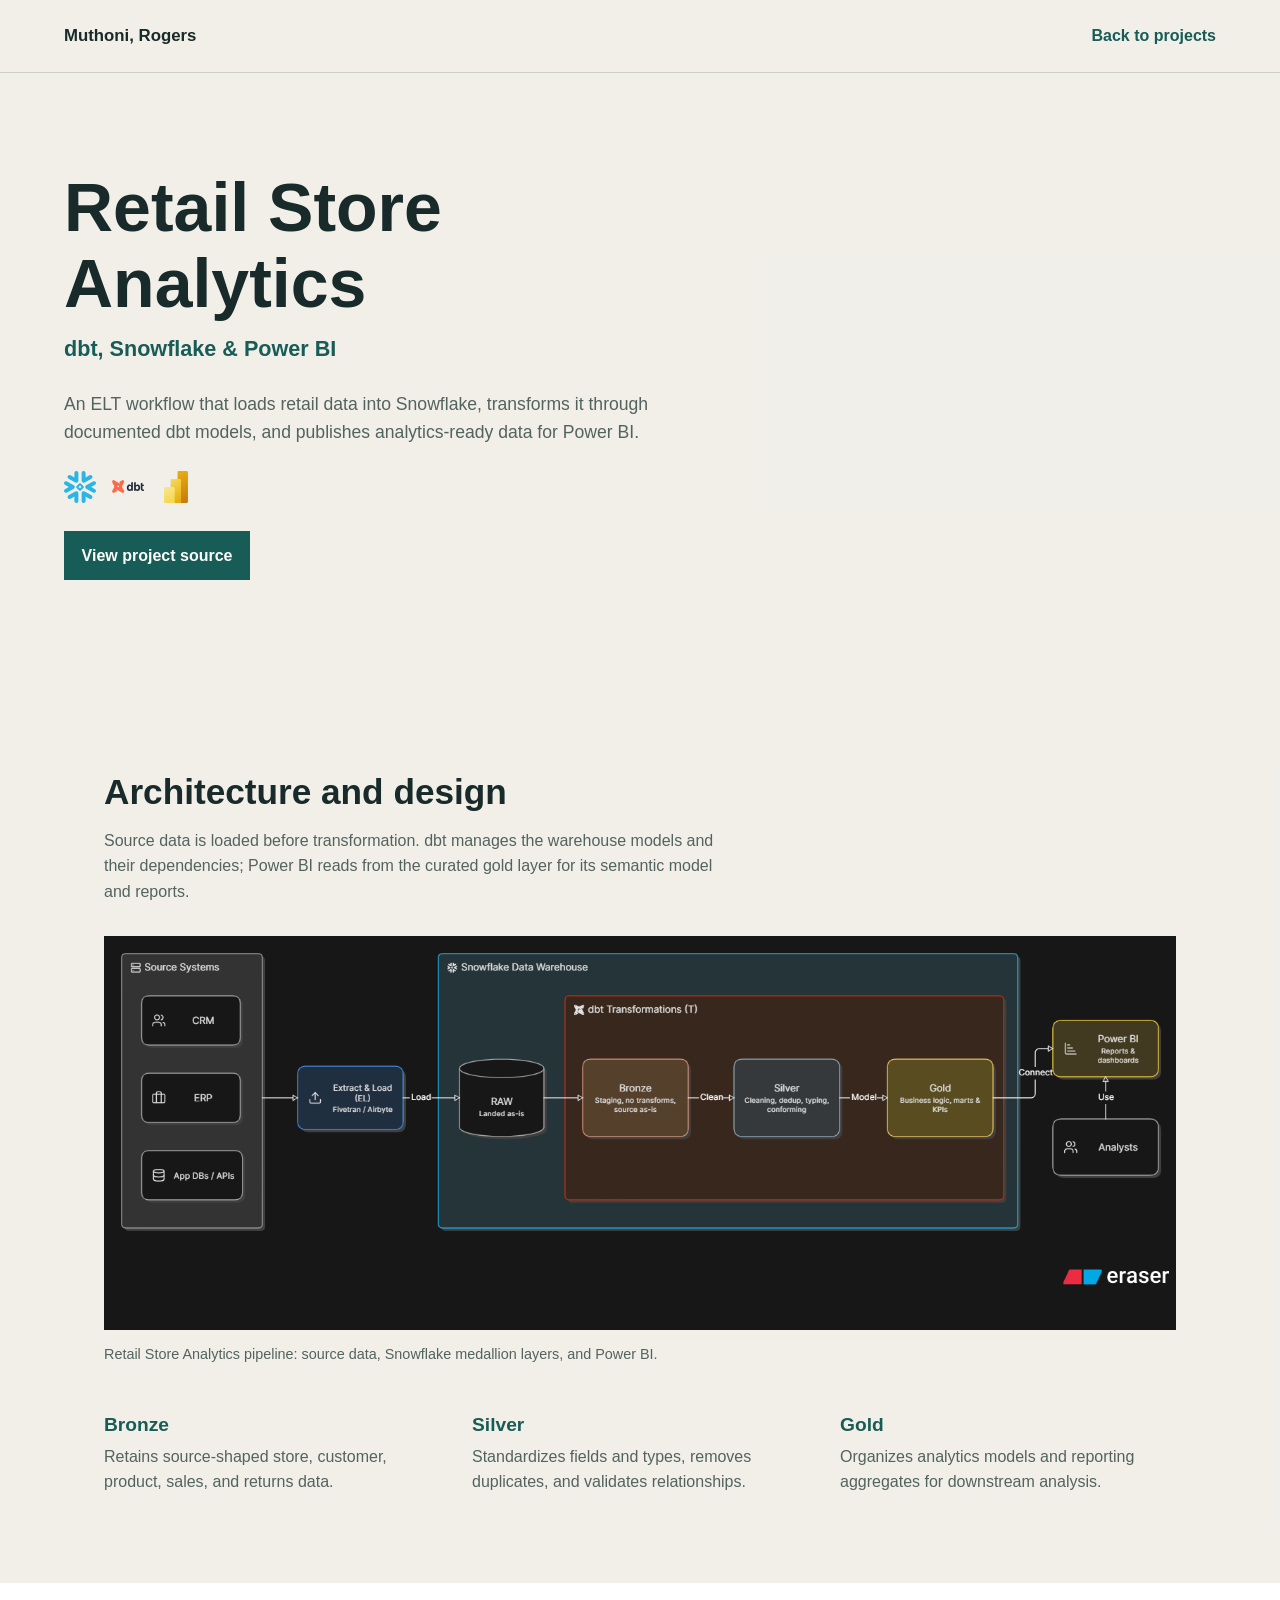
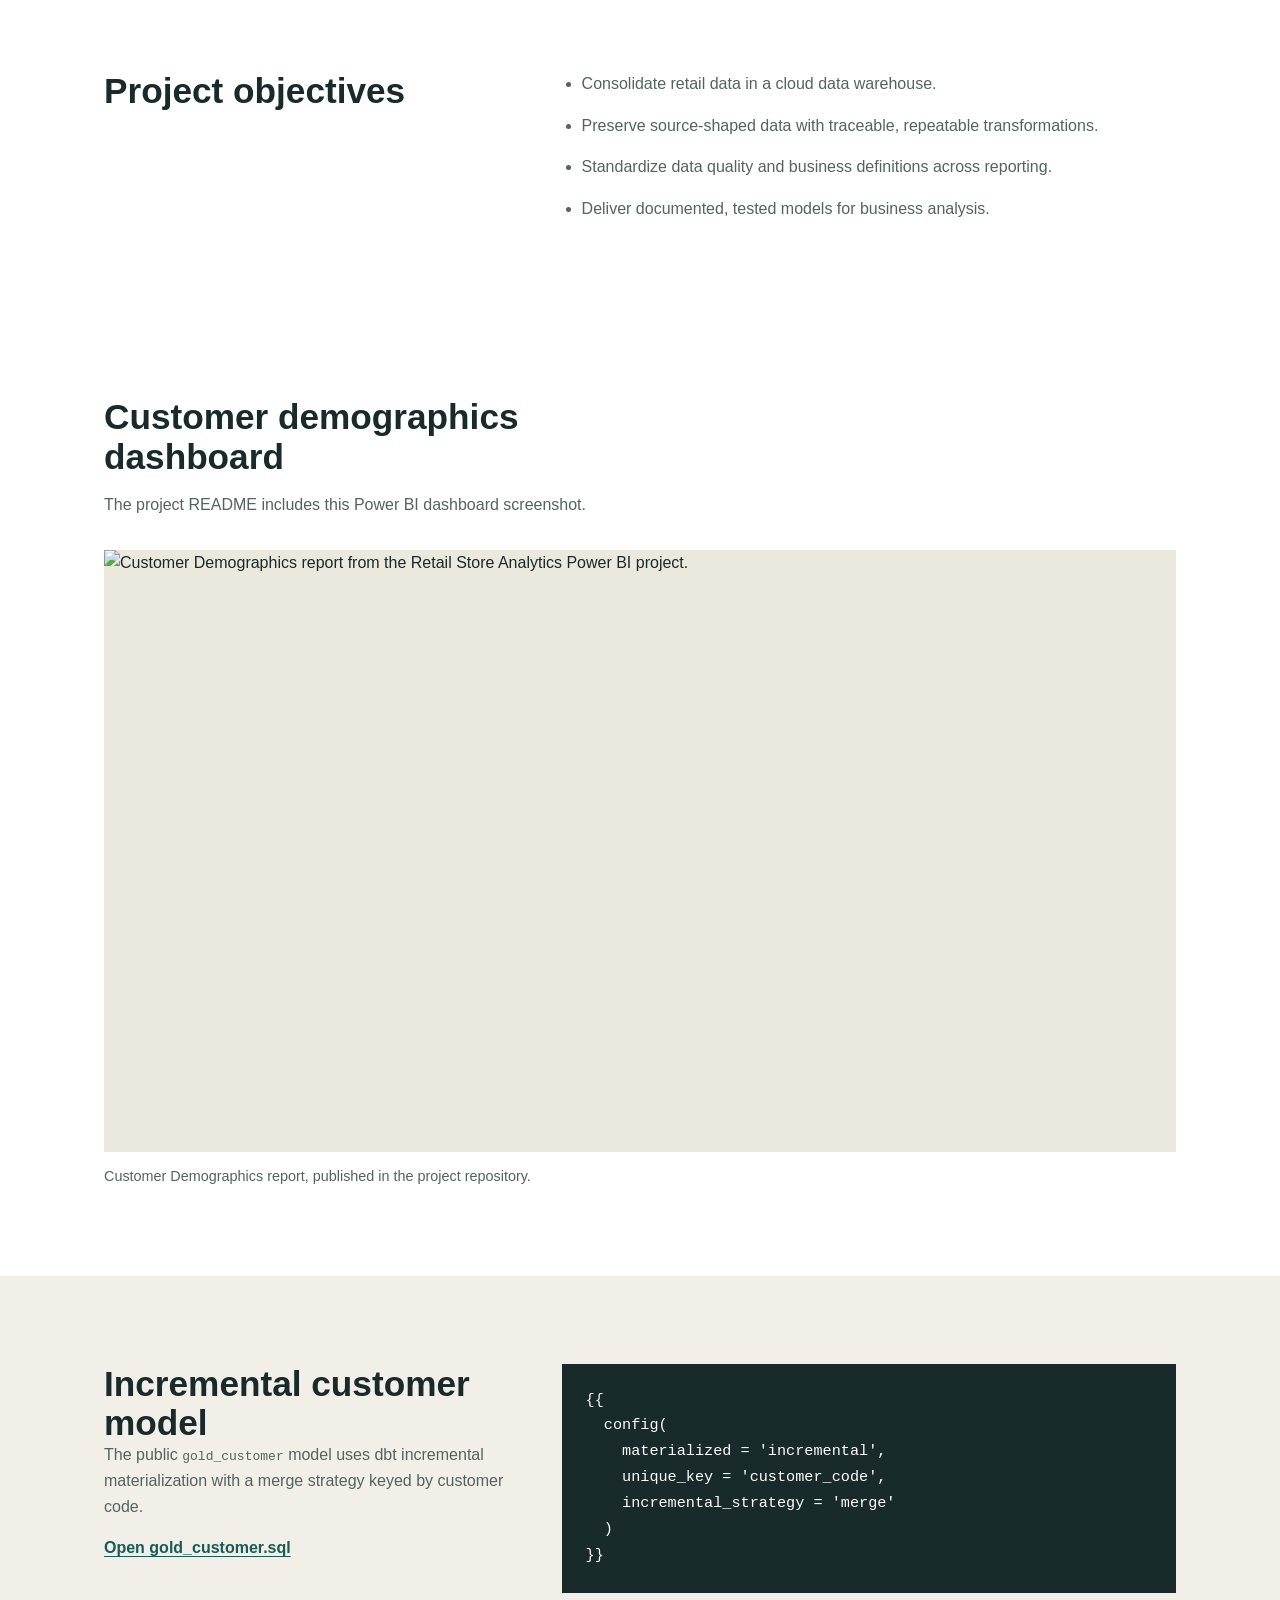
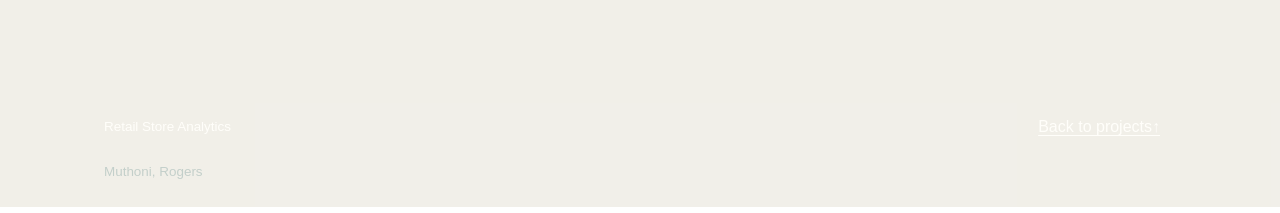
==== retail-store-analytics.html @ 0d4f9771 "added details section" ====
<!doctype html>
<html lang="en">
  <head>
    <meta charset="utf-8">
    <meta name="viewport" content="width=device-width, initial-scale=1">
    <meta name="theme-color" content="#f4f2ec">
    <meta
      name="description"
      content="Project details for Retail Store Analytics with dbt, Snowflake, and Power BI."
    >
    <title>Retail Store Analytics — Muthoni, Rogers</title>
    <link rel="icon" href="assets/images/favicon.svg" type="image/svg+xml">
    <link rel="preconnect" href="https://fonts.googleapis.com">
    <link rel="preconnect" href="https://fonts.gstatic.com" crossorigin>
    <link
      href="https://fonts.googleapis.com/css2?family=Google+Sans:wght@400;500;600;700;800&display=swap"
      rel="stylesheet"
    >
    <link rel="stylesheet" href="styles.css">
  </head>
  <body>
    <a class="skip-link" href="#main">Skip to content</a>
    <header class="site-header project-detail-header">
      <nav class="site-nav project-detail-nav" aria-label="Project navigation">
        <a class="project-home-link" href="index.html#top">Muthoni, Rogers</a>
        <a class="project-back-link" href="index.html#projects">Back to projects</a>
      </nav>
    </header>

    <main id="main" class="project-detail-main">
      <section class="project-detail-hero section-shell" aria-labelledby="project-title">
        <div class="project-detail-intro">
          <h1 id="project-title">Retail Store Analytics</h1>
          <p class="project-detail-subtitle">dbt, Snowflake &amp; Power BI</p>
          <p class="project-detail-lede">
            An ELT workflow that loads retail data into Snowflake, transforms it
            through documented dbt models, and publishes analytics-ready data for Power BI.
          </p>
          <ul class="project-detail-tools" aria-label="Project technologies">
            <li><img src="assets/icons/snowflake.svg" alt="Snowflake"></li>
            <li><img src="assets/icons/dbt.svg" alt="dbt"></li>
            <li><img src="assets/icons/power-bi.svg" alt="Power BI"></li>
          </ul>
          <a
            class="project-detail-action"
            href="https://github.com/rmmuthoni/data-modeling-with-dbt-snowflake-and-powerbi"
            target="_blank"
            rel="noopener noreferrer"
          >View project source</a>
        </div>
      </section>

      <section class="project-detail-section project-detail-architecture" aria-labelledby="architecture-title">
        <div class="project-detail-inner">
          <div class="project-detail-copy">
            <h2 id="architecture-title">Architecture and design</h2>
            <p>
              Source data is loaded before transformation. dbt manages the
              warehouse models and their dependencies; Power BI reads from the
              curated gold layer for its semantic model and reports.
            </p>
          </div>
          <figure class="project-detail-figure project-architecture-figure">
            <img
              src="assets/images/Snowflake%20dbt%20Medallion%20Transformation%20Pipeline.png"
              alt="Retail data flows from source systems into Snowflake bronze, through dbt silver and gold models, and into Power BI."
              width="1536"
              height="576"
            >
            <figcaption>Retail Store Analytics pipeline: source data, Snowflake medallion layers, and Power BI.</figcaption>
          </figure>
          <div class="project-layer-list" aria-label="Warehouse layers">
            <article>
              <h3>Bronze</h3>
              <p>Retains source-shaped store, customer, product, sales, and returns data.</p>
            </article>
            <article>
              <h3>Silver</h3>
              <p>Standardizes fields and types, removes duplicates, and validates relationships.</p>
            </article>
            <article>
              <h3>Gold</h3>
              <p>Organizes analytics models and reporting aggregates for downstream analysis.</p>
            </article>
          </div>
        </div>
      </section>

      <section class="project-detail-section project-detail-objectives" aria-labelledby="objectives-title">
        <div class="project-detail-inner project-detail-two-column">
          <h2 id="objectives-title">Project objectives</h2>
          <ul class="project-objectives-list">
            <li>Consolidate retail data in a cloud data warehouse.</li>
            <li>Preserve source-shaped data with traceable, repeatable transformations.</li>
            <li>Standardize data quality and business definitions across reporting.</li>
            <li>Deliver documented, tested models for business analysis.</li>
          </ul>
        </div>
      </section>

      <section class="project-detail-section project-detail-dashboard" aria-labelledby="dashboard-title">
        <div class="project-detail-inner">
          <div class="project-detail-copy">
            <h2 id="dashboard-title">Customer demographics dashboard</h2>
            <p>The project README includes this Power BI dashboard screenshot.</p>
          </div>
          <figure class="project-detail-figure project-dashboard-figure">
            <img
              src="https://github.com/user-attachments/assets/52c25392-c6e5-4e2e-88f2-0e69dbc89e18"
              alt="Customer Demographics report from the Retail Store Analytics Power BI project."
              width="1471"
              height="826"
              loading="lazy"
            >
            <figcaption>Customer Demographics report, published in the project repository.</figcaption>
          </figure>
        </div>
      </section>

      <section class="project-detail-section project-detail-model" aria-labelledby="model-title">
        <div class="project-detail-inner project-detail-two-column">
          <div class="project-detail-copy">
            <h2 id="model-title">Incremental customer model</h2>
            <p>
              The public <code>gold_customer</code> model uses dbt incremental
              materialization with a merge strategy keyed by customer code.
            </p>
            <a class="project-detail-text-link" href="https://github.com/rmmuthoni/data-modeling-with-dbt-snowflake-and-powerbi/blob/main/retail_store/models/gold/gold_customer.sql" target="_blank" rel="noopener noreferrer">Open gold_customer.sql</a>
          </div>
          <pre class="project-code"><code>{{
  config(
    materialized = 'incremental',
    unique_key = 'customer_code',
    incremental_strategy = 'merge'
  )
}}</code></pre>
        </div>
      </section>

    </main>

    <footer class="site-footer section-shell project-detail-footer">
      <p>Retail Store Analytics</p>
      <a href="index.html#projects">Back to projects <span aria-hidden="true">↑</span></a>
      <p class="footer-note">Muthoni, Rogers</p>
    </footer>
  </body>
</html>
---- styles.css ----
:root {
  color-scheme: light;
  --paper: #f4f2ec;
  --paper-deep: #ebe8de;
  --md-primary: #185c57;
  --md-on-primary: #fffefa;
  --md-on-surface: #182a2a;
  --md-on-surface-variant: #53635f;
  --md-outline: #76827e;
  --md-outline-variant: #c9d0c7;
  --md-surface: #fff;
  --md-surface-container: #f4f2ec;
  --md-secondary-container: #d6e4dc;
  --md-corner-small: 0;
  --md-corner-medium: 0;
  --md-corner-large: 0;
  --md-corner-full: 0;
  --md-sys-color-primary: var(--md-primary);
  --md-sys-color-on-primary: var(--md-on-primary);
  --md-sys-color-on-surface: var(--md-on-surface);
  --md-sys-color-on-surface-variant: var(--md-on-surface-variant);
  --md-sys-color-surface: var(--md-surface);
  --md-sys-color-surface-container: var(--md-surface-container);
  --md-sys-shape-corner-full: 0px;
  --section-background: rgb(235 232 222 / 68%);
  --experience-background: var(--section-background);
  --header-background: var(--section-background);
  --stack-background: var(--section-background);
  --scratch-background: var(--section-background);
  --ink: var(--md-on-surface);
  --muted: var(--md-on-surface-variant);
  --teal: var(--md-primary);
  --teal-light: var(--md-secondary-container);
  --orange: #ce704b;
  --line: var(--md-outline-variant);
  --white: var(--md-on-primary);
  --page-width: 1200px;
  --page-gutter: clamp(1.25rem, 5vw, 5rem);
  --header-height: 6.5rem;
  --font-body: "Google Sans", "Segoe UI", sans-serif;
  --font-display: "Google Sans", "Segoe UI", sans-serif;
}

* {
  box-sizing: border-box;
}

html {
  scroll-behavior: smooth;
  scroll-padding-top: calc(var(--header-height) + 1rem);
}

body {
  position: relative;
  margin: 0;
  overflow-x: clip;
  background: #fff;
  color: var(--ink);
  font-family: var(--font-body);
  line-height: 1.6;
}

body,
button,
a {
  -webkit-tap-highlight-color: transparent;
}

a {
  color: inherit;
}

button {
  color: inherit;
  font: inherit;
}

img {
  display: block;
  max-width: 100%;
}

.skip-link {
  position: fixed;
  z-index: 20;
  top: 0.75rem;
  left: 0.75rem;
  padding: 0.7rem 1rem;
  transform: translateY(-160%);
  background: var(--ink);
  color: var(--white);
}

.skip-link:focus {
  transform: translateY(0);
}

.site-header {
  position: sticky;
  top: 0;
  z-index: 10;
  width: 100%;
  padding: 0 var(--page-gutter);
  background: var(--header-background);
  border-bottom: 1px solid var(--line);
  backdrop-filter: blur(12px);
}

main {
  position: relative;
  z-index: 1;
}

.site-nav {
  position: relative;
  display: flex;
  align-items: center;
  justify-content: center;
  max-width: var(--page-width);
  min-height: 4.5rem;
  margin: 0 auto;
}

.site-nav a {
  transition: color 180ms ease, transform 180ms ease, opacity 180ms ease;
}

.site-nav md-text-button,
.mobile-menu md-text-button {
  --md-text-button-label-text-color: var(--ink);
  --md-text-button-label-text-font: var(--font-body);
  --md-text-button-container-shape: 0px;
}

.site-nav md-text-button:hover,
.mobile-menu md-text-button:hover {
  --md-text-button-label-text-color: var(--teal);
}

.nav-links {
  display: flex;
  align-items: center;
  gap: clamp(0.25rem, 1vw, 0.9rem);
}

.nav-links md-text-button,
.mobile-menu md-text-button {
  text-decoration: none;
  font-size: 0.92rem;
  font-weight: 600;
}

.nav-links md-text-button {
  display: inline-flex;
  min-height: 3.5rem;
  padding: 0.5rem 0.75rem;
  color: var(--ink);
}

.nav-links md-text-button:hover,
.nav-links md-text-button:focus-visible,
.mobile-menu md-text-button:hover,
.mobile-menu md-text-button:focus-visible {
  color: var(--teal);
}

.menu-toggle,
.mobile-menu {
  display: none;
}

.section-shell {
  width: min(100%, var(--page-width));
  margin-inline: auto;
  padding-inline: var(--page-gutter);
}

.hero {
  position: relative;
  isolation: isolate;
  display: grid;
  grid-template-columns: minmax(0, 1.12fr) minmax(19rem, 0.88fr);
  align-items: center;
  gap: clamp(1.5rem, 4vw, 4rem);
  width: 100%;
  max-width: none;
  min-height: calc(100vh - var(--header-height));
  min-height: calc(100svh - var(--header-height));
  overflow: visible;
  padding-inline: clamp(1.5rem, 6vw, 6.5rem);
  padding-top: clamp(1.75rem, 4vh, 3.25rem);
  padding-bottom: 4.5rem;
  background-color: var(--section-background);
}

#tsparticles {
  position: absolute;
  z-index: 0;
  top: 0;
  left: 0;
  width: 100%;
  overflow: hidden;
  background-color: #fff;
  pointer-events: none;
}

.hero-copy {
  position: relative;
  z-index: 2;
  width: 100%;
  max-width: 760px;
}

.hero-intro,
.hero-role,
.timeline-dates {
  color: var(--teal);
  font-weight: 700;
}

.hero-intro {
  margin: 0 0 0.65rem;
  font-size: 1.1rem;
}

h1,
h2,
h3,
p,
figure {
  margin-top: 0;
}

h1,
h2,
h3 {
  font-family: var(--font-display);
  line-height: 1.12;
}

h1 {
  max-width: 10ch;
  margin-bottom: 0.75rem;
  font-size: clamp(3.8rem, 6vw, 5.75rem);
  font-weight: 800;
  letter-spacing: -0.075em;
}

.hero-role {
  min-height: 1.6em;
  margin-bottom: 1rem;
  font-size: clamp(1.05rem, 1.45vw, 1.25rem);
  line-height: 1.6;
}

.hero-role-caret {
  display: inline-block;
  width: 0.08em;
  height: 0.78em;
  margin-left: 0.08em;
  background: currentColor;
  vertical-align: -0.02em;
  animation: role-caret-blink 0.8s steps(2, start) infinite;
}

.visually-hidden {
  position: absolute;
  width: 1px;
  height: 1px;
  padding: 0;
  margin: -1px;
  overflow: hidden;
  clip: rect(0, 0, 0, 0);
  white-space: nowrap;
  border: 0;
}

@keyframes role-caret-blink {
  to {
    opacity: 0;
  }
}

.hero-description {
  max-width: 56ch;
  margin-bottom: 1.25rem;
  color: var(--muted);
  font-size: 1rem;
}

.hero-action {
  display: inline-flex;
  min-height: 3.25rem;
  align-items: center;
  justify-content: center;
  margin-bottom: 0.75rem;
  padding: 0.75rem 1.5rem;
  background: var(--teal);
  color: var(--white);
  font-weight: 700;
  text-decoration: none;
  transition: transform 180ms ease, opacity 180ms ease;
}

.hero-action:hover {
  transform: translateY(-2px);
}

.hero-action:active {
  transform: translateY(0) scale(0.98);
}

.hero-socials {
  display: flex;
  align-items: center;
  gap: 1rem;
  margin: 0;
  padding: 0;
  list-style: none;
}

.hero-socials a,
.hero-social-placeholder {
  display: grid;
  width: 3rem;
  height: 3rem;
  justify-items: start;
  align-items: center;
  border-radius: 0;
  color: var(--ink);
  transition: color 180ms ease, transform 180ms ease;
}

.hero-socials a:hover {
  color: var(--teal);
  transform: translateY(-2px);
}

.hero-socials svg {
  width: 1.3rem;
  height: 1.3rem;
}

.hero-social-placeholder {
  color: var(--muted);
}

.toolbox {
  display: flex;
  flex: 0 0 auto;
  align-items: center;
  gap: clamp(1.5rem, 4vw, 3.5rem);
  margin: 0;
  padding: 0 clamp(1.25rem, 3vw, 2.5rem);
  list-style: none;
}

.stack-marquee {
  width: 100%;
  overflow: hidden;
}

.stack-track {
  display: flex;
  width: max-content;
  animation: stack-scroll 34s linear infinite;
}

.stack-marquee:hover .stack-track,
.stack-marquee:focus-within .stack-track {
  animation-play-state: paused;
}

.toolbox li {
  display: flex;
  align-items: center;
  gap: 0.6rem;
  min-width: 0;
  min-height: 4rem;
  color: var(--ink);
  font-size: 0.9rem;
  font-weight: 700;
}

.stack {
  padding-top: 5rem;
  padding-bottom: 5.5rem;
  background: var(--stack-background);
}

.stack-inner {
  width: 100%;
  max-width: var(--page-width);
  margin-inline: auto;
}

.stack .section-heading {
  margin-bottom: 2.25rem;
}

.tool-icon {
  display: grid;
  width: 1.8rem;
  height: 1.8rem;
  place-items: center;
  flex: 0 0 auto;
}

.tool-icon img {
  width: 100%;
  height: 100%;
  object-fit: contain;
}

.tool-icon--dbt {
  width: 3rem;
}

@keyframes stack-scroll {
  to {
    transform: translateX(-50%);
  }
}

.lanyard {
  position: absolute;
  z-index: 3;
  top: calc(-1 * var(--header-height));
  right: clamp(2rem, 4vw, 4rem);
  width: 260px;
  height: 490px;
  perspective: 1000px;
  translate: 0 0;
  touch-action: none;
  cursor: grab;
  user-select: none;
  -webkit-user-select: none;
  transform-origin: 50% 0;
  scale: 1.18;
  will-change: transform;
}

.lanyard:active {
  cursor: grabbing;
}

.lanyard.is-dragging {
  cursor: grabbing;
}

.lanyard:focus-visible {
  outline: 3px solid var(--orange);
  outline-offset: 5px;
}

.lanyard-swing {
  position: absolute;
  inset: 0;
  transform-origin: 50% 0;
  transform: rotate(var(--swing-angle, 0deg));
  will-change: transform;
}

.lanyard-webbing {
  position: absolute;
  top: 0;
  left: 50%;
  width: 100%;
  height: 208px;
  transform: translateX(-50%);
  overflow: visible;
}

.lanyard-hardware {
  position: absolute;
  top: 169px;
  left: 50%;
  width: 48px;
  height: 55px;
  transform: translateX(-50%) translateY(var(--strap-extension, 0px));
}

.lanyard-crimp {
  position: absolute;
  top: 0;
  left: 14px;
  width: 20px;
  height: 26px;
  border: 1px solid #8d9690;
  border-radius: 2px 2px 5px 5px;
  background: linear-gradient(90deg, #707a75, #e0e0d8 35%, #909a94 65%, #66736e);
}

.lanyard-ring {
  position: absolute;
  top: 24px;
  left: 11px;
  width: 26px;
  height: 19px;
  border: 4px solid #273d3b;
  border-radius: 45%;
  background: linear-gradient(#e7e6df, #9da7a0);
}

.lanyard-hook {
  position: absolute;
  top: 39px;
  left: 16px;
  width: 17px;
  height: 29px;
  border: 4px solid #263b39;
  border-top-width: 2px;
  border-radius: 4px 4px 9px 9px;
  background: linear-gradient(90deg, #52635e, #d7d8d0 48%, #71817a);
}

.lanyard-card {
  position: absolute;
  top: 221px;
  left: 50%;
  width: 168px;
  height: 220px;
  transform:
    translateX(-50%)
    translateY(var(--strap-extension, 0px))
    rotate(var(--card-angle, 0deg));
  transform-origin: 50% 0;
  perspective: 800px;
}

.lanyard-card-inner {
  position: relative;
  width: 100%;
  height: 100%;
  transform: rotateY(var(--lanyard-flip, 0deg));
  transform-style: preserve-3d;
  transition: transform 620ms cubic-bezier(.2,.75,.25,1);
}

.lanyard.is-flipped .lanyard-card-inner {
  transform: rotateY(calc(var(--lanyard-flip, 0deg) + 180deg));
}

.id-card {
  position: absolute;
  inset: 0;
  display: flex;
  flex-direction: column;
  align-items: center;
  padding: 0.55rem 0.72rem 0.65rem;
  overflow: hidden;
  border: 1px solid #aeb9b1;
  border-top: 6px solid var(--teal);
  border-radius: 6px;
  background: linear-gradient(115deg, #fffefa 0%, #f0f1e9 48%, #fffefa 100%);
  backface-visibility: hidden;
  text-align: center;
  -webkit-backface-visibility: hidden;
}

.id-card--back {
  justify-content: center;
  gap: 0.5rem;
  transform: rotateY(180deg);
  border-top-color: #365b55;
  background: linear-gradient(145deg, #e4e9df, #fffefa 52%, #e9eee7);
}

.id-card-back-mark {
  display: grid;
  width: 3.25rem;
  height: 3.25rem;
  place-items: center;
  border-radius: 50%;
  background: var(--teal);
  color: var(--white);
  font-family: var(--font-display);
  font-size: 1.2rem;
  font-weight: 800;
}

.id-card-back-name {
  font-size: 0.9rem;
  font-weight: 800;
}

.id-card-back-role {
  color: var(--muted);
  font-size: 0.76rem;
  line-height: 1.5;
}

.id-card-back-footer,
.id-card-footer {
  margin-top: auto;
  color: var(--muted);
  font-size: 0.52rem;
  font-weight: 700;
  letter-spacing: 0.12em;
}

.id-card-slot {
  width: 2.7rem;
  height: 0.38rem;
  margin-bottom: 0.55rem;
  border: 1px solid #d2d6cf;
  border-radius: 1rem;
  background: #e7e9e2;
}

.id-card img {
  width: 88px;
  height: 88px;
  margin-bottom: 0.45rem;
  border: 3px solid var(--white);
  border-radius: 0.2rem;
  object-fit: cover;
}

.id-name {
  margin-bottom: 0.2rem;
  font-family: var(--font-display);
  font-size: 0.98rem;
  font-weight: 800;
}

.id-role {
  margin-bottom: 0.25rem;
  color: var(--muted);
  font-size: 0.78rem;
}

.scroll-cue {
  position: absolute;
  z-index: 1;
  bottom: 1.5rem;
  left: 50%;
  display: grid;
  width: 2.75rem;
  height: 3rem;
  place-items: center;
  color: var(--teal);
  text-decoration: none;
  transform: translateX(-50%);
  transition: transform 180ms ease;
}

.scroll-cue:hover {
  transform: translate(-50%, 2px);
}

.scroll-cue:focus-visible {
  outline: 2px solid var(--orange);
  outline-offset: 3px;
}

.scroll-cue-mouse {
  display: block;
  width: 1.45rem;
  height: 2.5rem;
  padding-top: 0.4rem;
  border: 3px solid currentColor;
  border-radius: 999px;
}

.scroll-cue-wheel {
  display: block;
  width: 0.32rem;
  height: 0.32rem;
  margin-inline: auto;
  border-radius: 50%;
  background: currentColor;
  animation: cue-scroll 3.6s ease-in-out infinite;
}

.experience {
  width: 100%;
  max-width: none;
  padding-inline: 0;
  padding-top: 7rem;
  padding-bottom: 7rem;
  background: var(--experience-background);
}

.experience-inner,
.scratch-inner {
  width: min(100%, var(--page-width));
  margin-inline: auto;
  padding-inline: var(--page-gutter);
}

.section-heading {
  max-width: 650px;
  margin-bottom: 3.5rem;
}

h2 {
  margin-bottom: 1rem;
  font-size: clamp(2.7rem, 5.5vw, 4.5rem);
  font-weight: 800;
  letter-spacing: -0.07em;
}

.section-heading > p:last-child,
.section-heading--split > p {
  max-width: 48ch;
  margin-bottom: 0;
  color: var(--muted);
}

.timeline {
  position: relative;
  max-width: 850px;
  margin-left: 0.8rem;
  padding: 0.25rem 0 0.25rem 2.25rem;
  border-left: 2px solid var(--teal);
}

.timeline-entry {
  position: relative;
  padding-bottom: 2.25rem;
}

.timeline-entry:last-of-type {
  padding-bottom: 0;
}

.timeline-marker {
  position: absolute;
  top: 0.5rem;
  left: -2.82rem;
  width: 1rem;
  height: 1rem;
  border: 3px solid var(--paper-deep);
  border-radius: 50%;
  background: var(--teal);
}

.timeline-content {
  max-width: 740px;
}

.timeline-dates {
  margin-bottom: 0.45rem;
  font-size: 0.86rem;
}

.timeline-content h3 {
  margin-bottom: 0.25rem;
  font-size: 1.45rem;
}

.timeline-company {
  margin-bottom: 0.75rem;
  color: var(--muted);
  font-weight: 600;
}

.timeline-content > p:last-child,
.timeline-note {
  color: var(--muted);
}

.timeline-content ul {
  display: grid;
  gap: 0.65rem;
  margin: 1rem 0 0;
  padding-left: 1.2rem;
  color: var(--muted);
}

.timeline-content li {
  padding-left: 0.2rem;
}

.timeline-content ul + p {
  color: var(--muted);
}

.timeline-note {
  margin: 2rem 0 0;
  font-size: 0.9rem;
}

.projects {
  padding-top: 7rem;
  padding-bottom: 7rem;
  background: var(--section-background);
}

.section-heading--split {
  display: flex;
  max-width: none;
  align-items: end;
  justify-content: space-between;
  gap: 2rem;
}

.section-heading--split > p {
  padding-bottom: 0.8rem;
}

.project-marquee {
  width: 100%;
  overflow-x: auto;
  scrollbar-color: var(--md-outline-variant) transparent;
}

.project-marquee.is-looping {
  overflow: hidden;
}

.project-track {
  display: flex;
  width: max-content;
}

.project-track.is-looping {
  animation: project-scroll 46s linear infinite;
}

.project-marquee:hover .project-track.is-looping,
.project-marquee:focus-within .project-track.is-looping,
.project-track.is-paused {
  animation-play-state: paused;
}

.project-set {
  display: flex;
  gap: 1.5rem;
  padding-right: 1.5rem;
}

.project-card {
  flex: 0 0 min(18.5rem, calc(100vw - var(--page-gutter) - var(--page-gutter)));
  min-width: 0;
  overflow: visible;
}

.project-folder {
  width: 100%;
}

.project-folder-cover {
  position: relative;
  display: block;
  padding-top: 2.75rem;
  cursor: pointer;
  list-style: none;
  text-decoration: none;
}

.project-folder-cover::-webkit-details-marker {
  display: none;
}

.project-folder-cover:focus-visible {
  outline: 3px solid var(--orange);
  outline-offset: 4px;
}

.project-folder-tabs {
  position: absolute;
  z-index: 0;
  top: 0;
  right: 1.25rem;
  left: 1.25rem;
  display: flex;
  height: 7.25rem;
  align-items: flex-start;
  justify-content: center;
  gap: 0.5rem;
  pointer-events: none;
}

.project-folder-tab {
  display: grid;
  width: 31%;
  height: 6.5rem;
  place-items: center;
  overflow: hidden;
  border: 1px solid var(--line);
  background: var(--white);
  transform: translateY(2.75rem) rotate(0deg);
  transition: transform 360ms cubic-bezier(0.2, 0.75, 0.25, 1);
}

.project-folder-tab:nth-child(1) {
  transform: translateY(2.75rem) rotate(-8deg);
}

.project-folder-tab:nth-child(3) {
  transform: translateY(2.75rem) rotate(8deg);
}

.project-folder-tab img {
  width: 100%;
  height: 100%;
  padding: 0.45rem;
  object-fit: cover;
}

.project-card:not(.project-card--featured) .project-folder-tab:nth-child(1) img {
  object-position: left center;
}

.project-card:not(.project-card--featured) .project-folder-tab:nth-child(3) img {
  object-position: right center;
}

.project-card:hover .project-folder-tab,
.project-folder:focus-within .project-folder-tab,
.project-folder[open] .project-folder-tab {
  transform: translateY(0) rotate(0deg);
}

.project-folder-front {
  position: relative;
  z-index: 1;
  display: flex;
  min-height: 15rem;
  flex-direction: column;
  overflow: visible;
  padding: 0.6rem;
  border: 1px solid #b79753;
  background: #d4b36d;
}

.project-folder-front::before {
  position: absolute;
  top: -0.75rem;
  left: -1px;
  width: 42%;
  height: 0.8rem;
  background: #d4b36d;
  clip-path: polygon(0 0, 76% 0, 100% 100%, 0 100%);
  content: "";
}

.project-folder-preview {
  display: block;
  width: 100%;
  height: 9.5rem;
  object-fit: cover;
  background: var(--white);
}

.project-folder-name {
  margin-top: auto;
  padding: 0.8rem 0.45rem 0.25rem;
  color: #182a2a;
  font-size: 1.05rem;
  font-weight: 700;
  line-height: 1.3;
}

.project-folder-action {
  align-self: flex-start;
  padding: 0.2rem 0.45rem 0.15rem;
  color: #354a40;
  font-size: 0.85rem;
  font-weight: 700;
  text-decoration: underline;
  text-underline-offset: 0.2rem;
}

.project-folder-action-close,
.project-folder[open] .project-folder-action-open {
  display: none;
}

.project-folder[open] .project-folder-action-close {
  display: inline;
}

.project-body {
  display: flex;
  flex-direction: column;
  padding: 1rem;
  border: 1px solid var(--line);
  border-top: 0;
  background: rgb(255 255 255 / 76%);
  animation: project-folder-open 240ms ease-out both;
}

.project-body h3 {
  margin-bottom: 0.6rem;
  font-size: 1.15rem;
  line-height: 1.3;
}

@keyframes project-folder-open {
  from {
    opacity: 0;
    transform: translateY(0.5rem);
  }

  to {
    opacity: 1;
    transform: translateY(0);
  }
}

.project-body > p:not(.project-link-placeholder) {
  max-width: 48ch;
  margin-bottom: 0.9rem;
  color: var(--muted);
}

.project-technologies {
  margin-bottom: 0.8rem;
}

.project-technologies-label {
  display: inline-block;
  margin-bottom: 0.3rem;
  font-size: 0.8rem;
  font-weight: 700;
  letter-spacing: 0.06em;
  text-transform: uppercase;
}

.project-technologies ul {
  display: flex;
  flex-wrap: wrap;
  gap: 0.5rem 0.7rem;
  margin: 0;
  padding: 0;
  list-style: none;
}

.project-technologies li {
  display: inline-flex;
  align-items: center;
  justify-content: center;
  width: 1.9rem;
  height: 1.9rem;
}

.project-technologies img {
  width: 1.4rem;
  height: 1.4rem;
  object-fit: contain;
}

.project-details {
  margin-bottom: 0.8rem;
}

.project-details summary {
  display: inline-flex;
  min-height: 3rem;
  align-items: center;
  padding-inline: 0.75rem;
  border-radius: 0;
  width: fit-content;
  color: var(--teal);
  cursor: pointer;
  font-weight: 700;
}

.project-details summary:hover,
.project-details summary:focus-visible {
  background: rgb(24 92 87 / 8%);
}

.project-details p {
  max-width: 48ch;
  margin: 0.75rem 0 0;
  color: var(--muted);
}

.project-link-placeholder {
  margin: 0;
  color: var(--muted);
  font-size: 0.82rem;
}

.project-links {
  display: flex;
  flex-wrap: wrap;
  margin-top: auto;
}

.project-links a {
  display: inline-flex;
  min-height: 2.7rem;
  align-items: center;
  justify-content: center;
  padding: 0.55rem 0.9rem;
  border: 1px solid var(--line);
  background: var(--teal);
  color: var(--white);
  font-weight: 700;
  text-decoration: none;
  transition: transform 180ms ease, opacity 180ms ease;
}

.project-links a:hover,
.project-links a:focus-visible {
  transform: translateY(-2px);
  background: var(--md-primary);
}

.project-marquee-toggle {
  min-height: 2.75rem;
  margin-top: 0.75rem;
  padding: 0.4rem 0;
  border: 0;
  background: transparent;
  color: var(--teal);
  cursor: pointer;
  font-weight: 700;
  text-decoration: underline;
  text-underline-offset: 0.2rem;
}

.project-marquee-toggle:focus-visible {
  outline: 3px solid var(--orange);
  outline-offset: 3px;
}

.project-marquee-toggle[hidden] {
  display: none;
}

@keyframes project-scroll {
  to {
    transform: translateX(-50%);
  }
}

.scratch-pad {
  width: 100%;
  max-width: none;
  padding-inline: 0;
  padding-top: 7rem;
  padding-bottom: 7rem;
  background: var(--scratch-background);
}

.scratch-pad .section-heading {
  max-width: 760px;
}

.process-figure {
  margin-bottom: 0;
}

.process-figure img {
  width: 100%;
  overflow: hidden;
  border-radius: 0;
  background: var(--paper);
}

.process-figure figcaption {
  display: grid;
  grid-template-columns: repeat(3, 1fr);
  gap: 1.5rem;
  padding-top: 1.3rem;
  color: var(--muted);
  font-size: 0.92rem;
}

.process-figure strong {
  display: block;
  margin-bottom: 0.25rem;
  color: var(--ink);
  font-family: var(--font-display);
  font-size: 1.05rem;
}

.scratch-note {
  margin: 1.4rem 0 0;
  color: var(--muted);
  font-size: 0.85rem;
}

.contact {
  display: grid;
  grid-template-columns: minmax(0, 0.8fr) minmax(0, 1.2fr);
  gap: clamp(2rem, 6vw, 5rem);
  align-items: start;
  padding-top: 8rem;
  padding-bottom: 8rem;
  background: var(--section-background);
}

.contact-copy h2 {
  max-width: 8ch;
}

.contact-copy > p {
  max-width: 40ch;
  margin-bottom: 1.5rem;
  color: var(--muted);
}

.contact-links {
  display: flex;
  flex-wrap: wrap;
  gap: 0.75rem 1.25rem;
  margin: 0;
  padding: 0;
  list-style: none;
}

.contact-links a {
  display: grid;
  width: 3rem;
  height: 3rem;
  justify-items: start;
  align-items: center;
  border-radius: 0;
  color: var(--ink);
  transition: color 180ms ease, transform 180ms ease;
}

.contact-links a:hover,
.contact-links a:focus-visible {
  color: var(--teal);
  transform: translateY(-2px);
}

.contact-links svg {
  width: 1.4rem;
  height: 1.4rem;
}

.contact-form {
  display: grid;
  gap: 1.15rem;
}

.contact-form-status {
  margin: 0;
  color: var(--muted);
}

.contact-form-status:empty {
  display: none;
}

.contact-field {
  display: grid;
  gap: 0.4rem;
}

.contact-field label {
  font-size: 0.92rem;
  font-weight: 700;
}

.contact-field input,
.contact-field textarea {
  width: 100%;
  min-height: 3.5rem;
  padding: 0.85rem 1rem;
  border: 1px solid var(--line);
  border-radius: 0;
  background: rgb(255 255 255 / 90%);
  color: var(--ink);
  font: inherit;
}

.contact-field textarea {
  min-height: 9rem;
  resize: vertical;
}

.contact-field input:focus-visible,
.contact-field textarea:focus-visible {
  border-color: var(--teal);
  outline: 2px solid var(--teal);
  outline-offset: 1px;
}

.contact-submit {
  justify-self: start;
  display: inline-flex;
  min-height: 3.25rem;
  align-items: center;
  padding: 0.75rem 1.5rem;
  border: 0;
  background: var(--teal);
  color: var(--white);
  font: inherit;
  font-weight: 700;
  cursor: pointer;
  transition: transform 180ms ease, opacity 180ms ease;
}

.contact-submit:hover {
  transform: translateY(-2px);
  background: #124b47;
}

.contact-submit:active {
  transform: translateY(0);
}

.contact-form-honeypot {
  position: absolute;
  width: 1px;
  height: 1px;
  overflow: hidden;
  clip: rect(0, 0, 0, 0);
  white-space: nowrap;
}

.site-footer {
  width: 100%;
  max-width: none;
  padding-inline: max(var(--page-gutter), calc((100vw - var(--page-width)) / 2 + var(--page-gutter)));
  display: grid;
  grid-template-columns: 1fr auto;
  gap: 0.75rem 2rem;
  align-items: center;
  padding-top: 1.5rem;
  padding-bottom: 1.5rem;
  background: var(--ink);
  color: var(--white);
}

.site-footer p {
  margin: 0;
  font-size: 0.84rem;
}

.site-footer a {
  min-height: 2.75rem;
  display: inline-flex;
  align-items: center;
  padding: 0.5rem 1rem;
  border-radius: 0;
  justify-self: end;
  text-decoration-thickness: 1px;
  text-underline-offset: 0.2rem;
}

.site-footer a:hover {
  background: rgb(255 255 255 / 12%);
}

.footer-note {
  grid-column: 1 / -1;
  color: #c3cfca;
}

a:focus-visible,
button:focus-visible,
summary:focus-visible {
  outline: 3px solid var(--orange);
  outline-offset: 4px;
}

@keyframes cue-scroll {
  0%,
  48%,
  100% {
    transform: translateY(0);
    opacity: 0.55;
  }

  22% {
    transform: translateY(0.55rem);
    opacity: 1;
  }
}

@media (min-width: 901px) and (max-width: 1100px) {
  .lanyard {
    right: 0;
    scale: 1;
  }
}

@media (max-width: 900px) {
  .site-nav {
    justify-content: space-between;
    gap: 1rem;
  }

  .nav-links {
    display: none;
  }

  .menu-toggle {
    display: flex;
    width: 3rem;
    height: 3rem;
    flex-direction: column;
    align-items: center;
    justify-content: center;
    gap: 0.4rem;
    border: 1px solid var(--line);
    border-radius: 0;
    background: transparent;
    cursor: pointer;
  }

  .menu-toggle span {
    width: 1.1rem;
    height: 2px;
    background: var(--ink);
  }

  .menu-toggle:hover {
    background: rgb(24 92 87 / 8%);
  }

  .menu-toggle:active {
    transform: scale(0.96);
  }

  .mobile-menu:not([hidden]) {
    position: absolute;
    top: calc(100% - 0.25rem);
    right: var(--page-gutter);
    left: var(--page-gutter);
    display: grid;
    gap: 0.15rem;
    padding: 0.6rem 1rem;
    border: 1px solid var(--line);
    border-radius: 0;
    background: var(--header-background);
  }

  .mobile-menu md-text-button {
    display: flex;
    min-height: 3rem;
    padding: 0.7rem 1rem;
  }

  .mobile-menu md-text-button:hover {
    background: rgb(24 92 87 / 8%);
  }

  .mobile-menu md-text-button:focus-visible {
    background: rgb(24 92 87 / 8%);
  }

  .hero {
    display: block;
    min-height: calc(100vh - var(--header-height));
    min-height: calc(100svh - var(--header-height));
    padding-top: 1.5rem;
    padding-bottom: 4rem;
  }

  .hero-copy {
    width: min(68%, 650px);
    padding-top: 0;
  }

  .lanyard {
    top: 0.5rem;
    scale: 0.78;
    right: clamp(1rem, 5vw, 3rem);
    transform-origin: top right;
  }

  .contact {
    gap: 2rem;
  }
}

@media (max-width: 620px) {
  :root {
    --page-gutter: 1.25rem;
  }

  .site-header {
    padding-top: 0.65rem;
    padding-bottom: 0.65rem;
  }

  :root {
    --header-height: 5.8rem;
  }

  .hero {
    display: block;
    min-height: calc(100vh - var(--header-height));
    min-height: calc(100svh - var(--header-height));
    padding-top: 0.75rem;
    padding-bottom: 3rem;
  }

  .hero-copy {
    width: 100%;
    padding-top: 1rem;
  }

  .hero-intro,
  .hero h1 {
    max-width: 54%;
  }

  .hero-role {
    width: 100%;
    max-width: none;
    margin-bottom: 0.25rem;
    white-space: nowrap;
  }

  .hero h1 {
    max-width: 65%;
    font-size: clamp(3.75rem, 17vw, 4.75rem);
  }

  .hero-description {
    max-width: 100%;
  }

  .lanyard {
    top: 0.5rem;
    right: 0;
    left: auto;
    scale: 0.58;
    translate: 0 0;
    transform-origin: top right;
  }

  .toolbox {
    gap: 1.25rem;
    padding-inline: 1.25rem;
  }

  .toolbox li {
    font-size: 0.8rem;
  }

  .menu-toggle {
    width: 3rem;
    height: 3rem;
    padding: 0;
  }

  .experience,
  .projects,
  .scratch-pad {
    padding-top: 5rem;
    padding-bottom: 5rem;
  }

  .experience-inner,
  .scratch-inner {
    padding-inline: var(--page-gutter);
  }

  .section-heading {
    margin-bottom: 2.5rem;
  }

  .section-heading--split {
    display: block;
  }

  .section-heading--split > p {
    padding-bottom: 0;
  }

  .timeline {
    margin-left: 0.5rem;
    padding-left: 1.5rem;
  }

  .timeline-marker {
    left: -2.08rem;
  }

  .project-set {
    gap: 1rem;
    padding-right: 1rem;
  }

  .process-figure figcaption {
    grid-template-columns: 1fr;
    gap: 0.9rem;
  }

  .contact {
    grid-template-columns: 1fr;
    gap: 2.5rem;
    padding-top: 5rem;
    padding-bottom: 5rem;
  }

  .contact {
    gap: 2.5rem;
  }

  .site-footer {
    grid-template-columns: 1fr;
    gap: 0.8rem;
  }

  .site-footer a {
    justify-self: start;
  }

  .footer-note {
    grid-column: auto;
  }
}

@media (max-width: 360px) {
  .lanyard {
    scale: 0.52;
  }
}

@media (prefers-reduced-motion: reduce) {
  html {
    scroll-behavior: auto;
  }

  *,
  *::before,
  *::after {
    animation-duration: 0.01ms !important;
    animation-iteration-count: 1 !important;
    scroll-behavior: auto !important;
  }

  .hero-role-caret {
    animation: none;
  }

  .stack-track {
    animation: none !important;
  }

  .project-marquee {
    overflow-x: auto;
  }

  .project-track.is-looping {
    animation: none !important;
  }

  .project-set--duplicate {
    display: none;
  }

  .toolbox--duplicate {
    display: none;
  }

}

.project-detail-header {
  position: sticky;
}

.project-detail-nav {
  justify-content: space-between;
}

.project-detail-nav a {
  min-height: 3rem;
  display: inline-flex;
  align-items: center;
  color: var(--ink);
  font-weight: 700;
  text-decoration: none;
}

.project-detail-nav a:hover,
.project-detail-nav a:focus-visible,
.project-detail-text-link:hover,
.project-detail-text-link:focus-visible {
  color: var(--teal);
}

.project-detail-nav .project-home-link {
  font-size: 1.05rem;
}

.project-detail-nav .project-back-link {
  color: var(--teal);
}

.project-detail-main {
  background: #fff;
}

.project-detail-inner {
  width: min(100%, var(--page-width));
  margin-inline: auto;
  padding-inline: var(--page-gutter);
}

.project-detail-hero {
  width: 100%;
  max-width: none;
  padding: 6rem var(--page-gutter) 6.5rem;
  background: var(--section-background);
}

.project-detail-intro {
  width: min(100%, var(--page-width));
  margin-inline: auto;
}

.project-detail-hero h1 {
  max-width: 16ch;
  margin-bottom: 0.65rem;
  font-size: 4.25rem;
  letter-spacing: 0;
}

.project-detail-subtitle {
  margin-bottom: 1.5rem;
  color: var(--teal);
  font-size: 1.35rem;
  font-weight: 700;
}

.project-detail-lede {
  max-width: 64ch;
  margin-bottom: 1.5rem;
  color: var(--muted);
  font-size: 1.1rem;
}

.project-detail-tools {
  display: flex;
  flex-wrap: wrap;
  align-items: center;
  gap: 1rem;
  margin: 0 0 1.75rem;
  padding: 0;
  list-style: none;
}

.project-detail-tools li {
  display: flex;
  width: 2rem;
  height: 2rem;
  align-items: center;
  justify-content: center;
}

.project-detail-tools img {
  width: 2rem;
  height: 2rem;
  flex: 0 0 auto;
  object-fit: contain;
}

.project-detail-action {
  display: inline-flex;
  min-height: 3.1rem;
  align-items: center;
  padding: 0.75rem 1.1rem;
  background: var(--teal);
  color: var(--white);
  font-weight: 700;
  text-decoration: none;
  transition: transform 180ms ease, opacity 180ms ease;
}

.project-detail-action:hover,
.project-detail-action:focus-visible {
  transform: translateY(-2px);
}

.project-detail-section {
  padding-block: 5.5rem;
}

.project-detail-architecture {
  background: var(--section-background);
}

.project-detail-copy {
  max-width: 70ch;
  margin-bottom: 2rem;
}

.project-detail-copy p {
  margin-bottom: 0;
  color: var(--muted);
}

.project-detail-section h2 {
  max-width: 24ch;
  margin-bottom: 1rem;
  font-size: 2.2rem;
  letter-spacing: 0;
}

.project-detail-figure {
  margin: 0;
}

.project-detail-figure img {
  width: 100%;
  height: auto;
}

.project-architecture-figure img {
  background: #171a1c;
}

.project-detail-figure figcaption {
  margin-top: 0.8rem;
  color: var(--muted);
  font-size: 0.9rem;
}

.project-layer-list {
  display: grid;
  grid-template-columns: repeat(3, minmax(0, 1fr));
  gap: 2rem;
  margin-top: 3rem;
}

.project-layer-list h3 {
  margin-bottom: 0.5rem;
  color: var(--teal);
  font-size: 1.2rem;
}

.project-layer-list p {
  max-width: 38ch;
  margin: 0;
  color: var(--muted);
}

.project-detail-two-column {
  display: grid;
  grid-template-columns: minmax(0, 0.8fr) minmax(0, 1.2fr);
  align-items: start;
  gap: 3rem;
}

.project-detail-two-column h2 {
  margin: 0;
}

.project-detail-objectives {
  background: #fff;
}

.project-objectives-list {
  display: grid;
  gap: 1rem;
  margin: 0;
  padding-left: 1.25rem;
  color: var(--muted);
}

.project-detail-dashboard {
  background: #fff;
}

.project-dashboard-figure img {
  background: var(--paper-deep);
}

.project-detail-model {
  background: var(--section-background);
}

.project-detail-text-link {
  display: inline-flex;
  margin-top: 1rem;
  color: var(--teal);
  font-weight: 700;
  text-underline-offset: 0.2rem;
}

.project-code {
  max-width: 100%;
  margin: 0;
  overflow-x: auto;
  padding: 1.5rem;
  background: var(--ink);
  color: var(--white);
  font-size: 0.95rem;
  line-height: 1.7;
  tab-size: 2;
}

.project-code code {
  font-family: Consolas, "Courier New", monospace;
}

.project-detail-footer {
  background: var(--section-background);
}

@media (max-width: 620px) {
  .project-detail-nav .project-home-link {
    font-size: 0.95rem;
  }

  .project-detail-nav .project-back-link {
    font-size: 0.88rem;
  }

  .project-detail-hero {
    padding-block: 4rem 4.5rem;
  }

  .project-detail-hero h1 {
    font-size: 3rem;
  }

  .project-detail-section {
    padding-block: 4rem;
  }

  .project-detail-section h2 {
    font-size: 1.8rem;
  }

  .project-layer-list,
  .project-detail-two-column {
    grid-template-columns: 1fr;
    gap: 1.75rem;
  }

  .project-code {
    padding: 1rem;
    font-size: 0.85rem;
  }
}
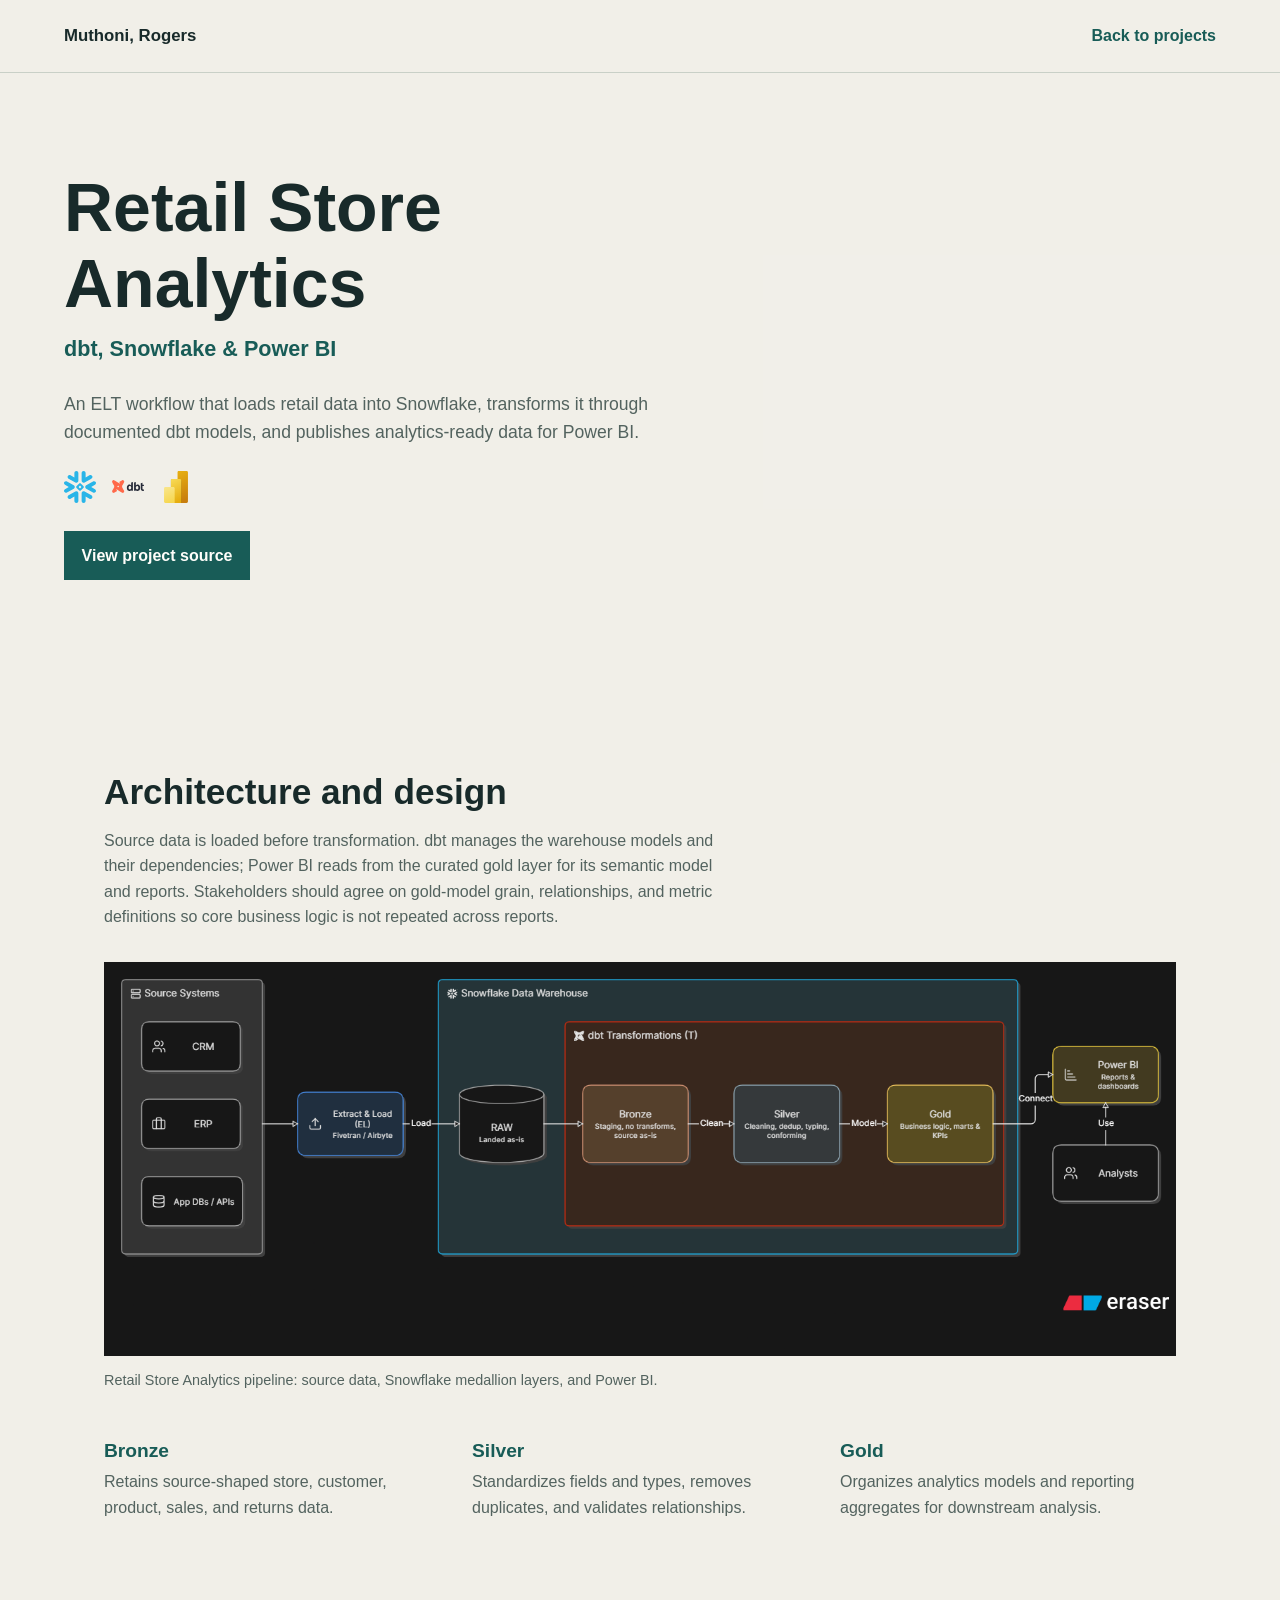
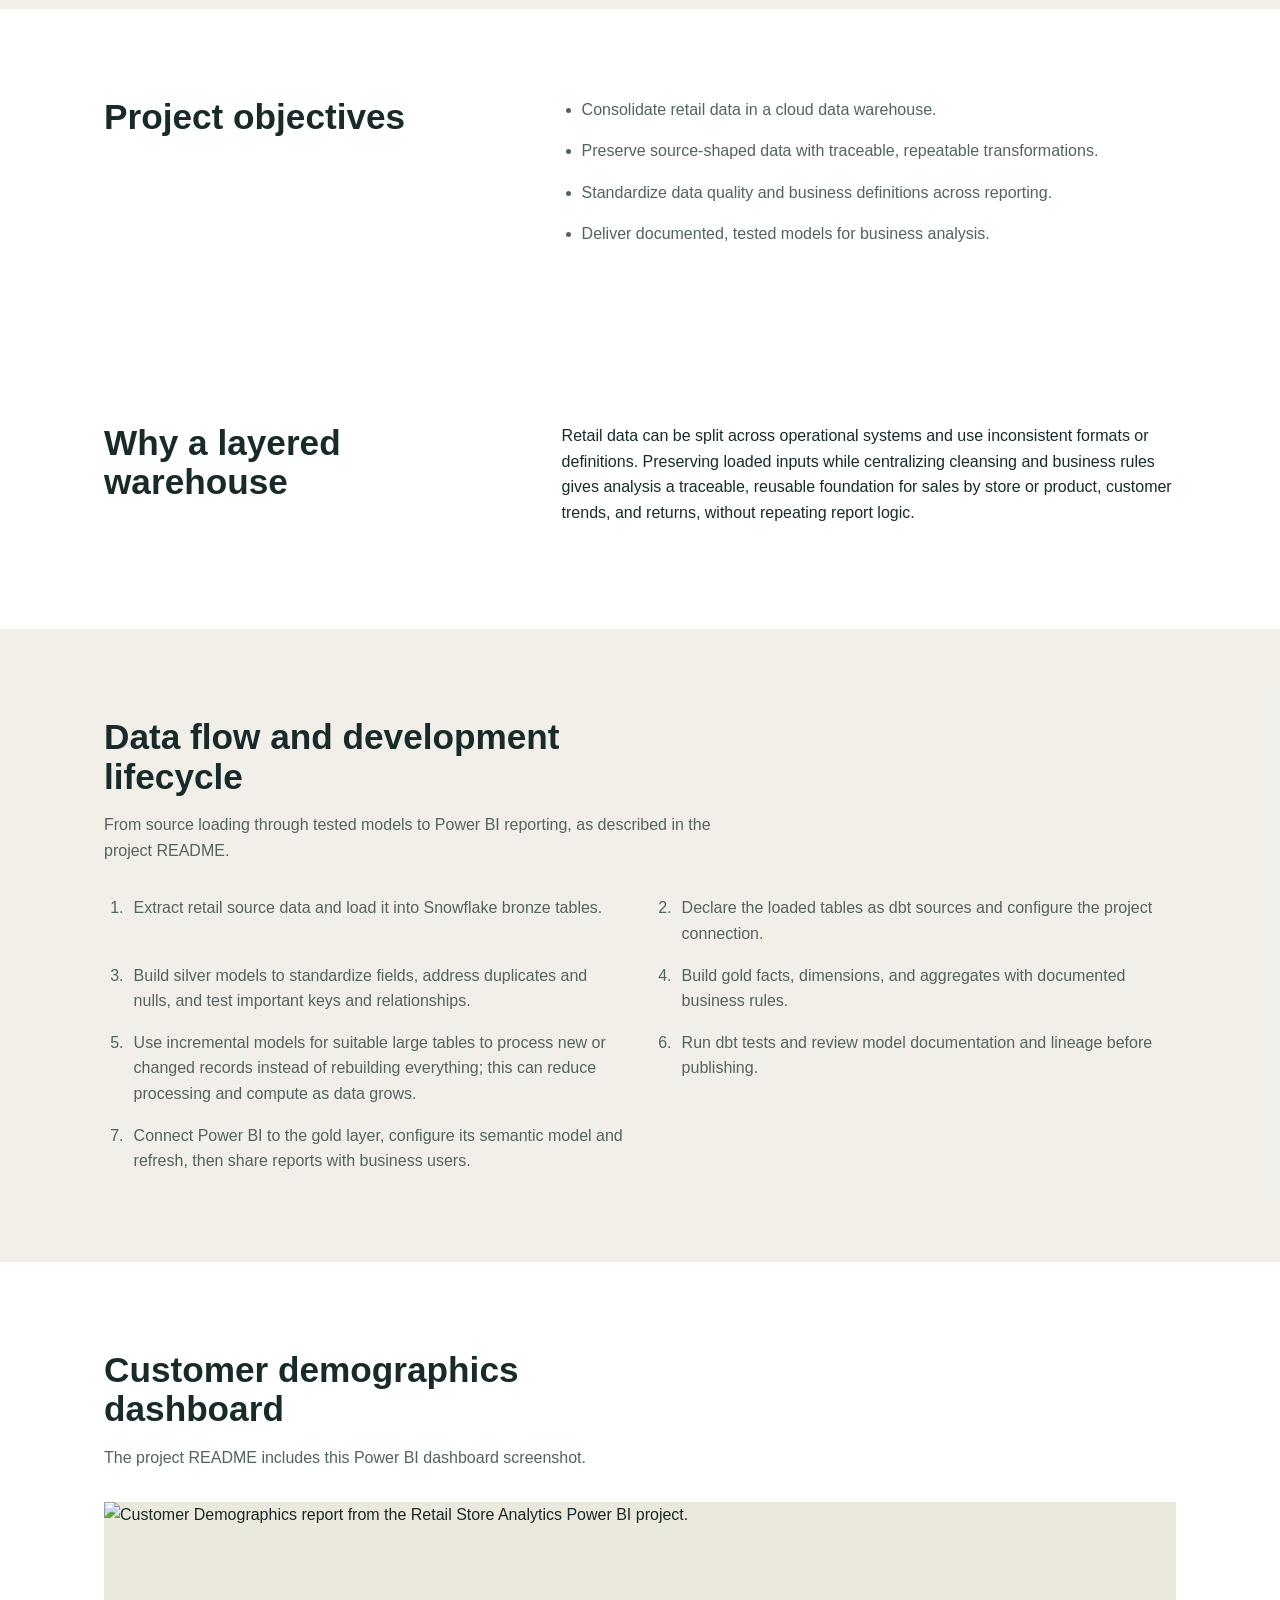
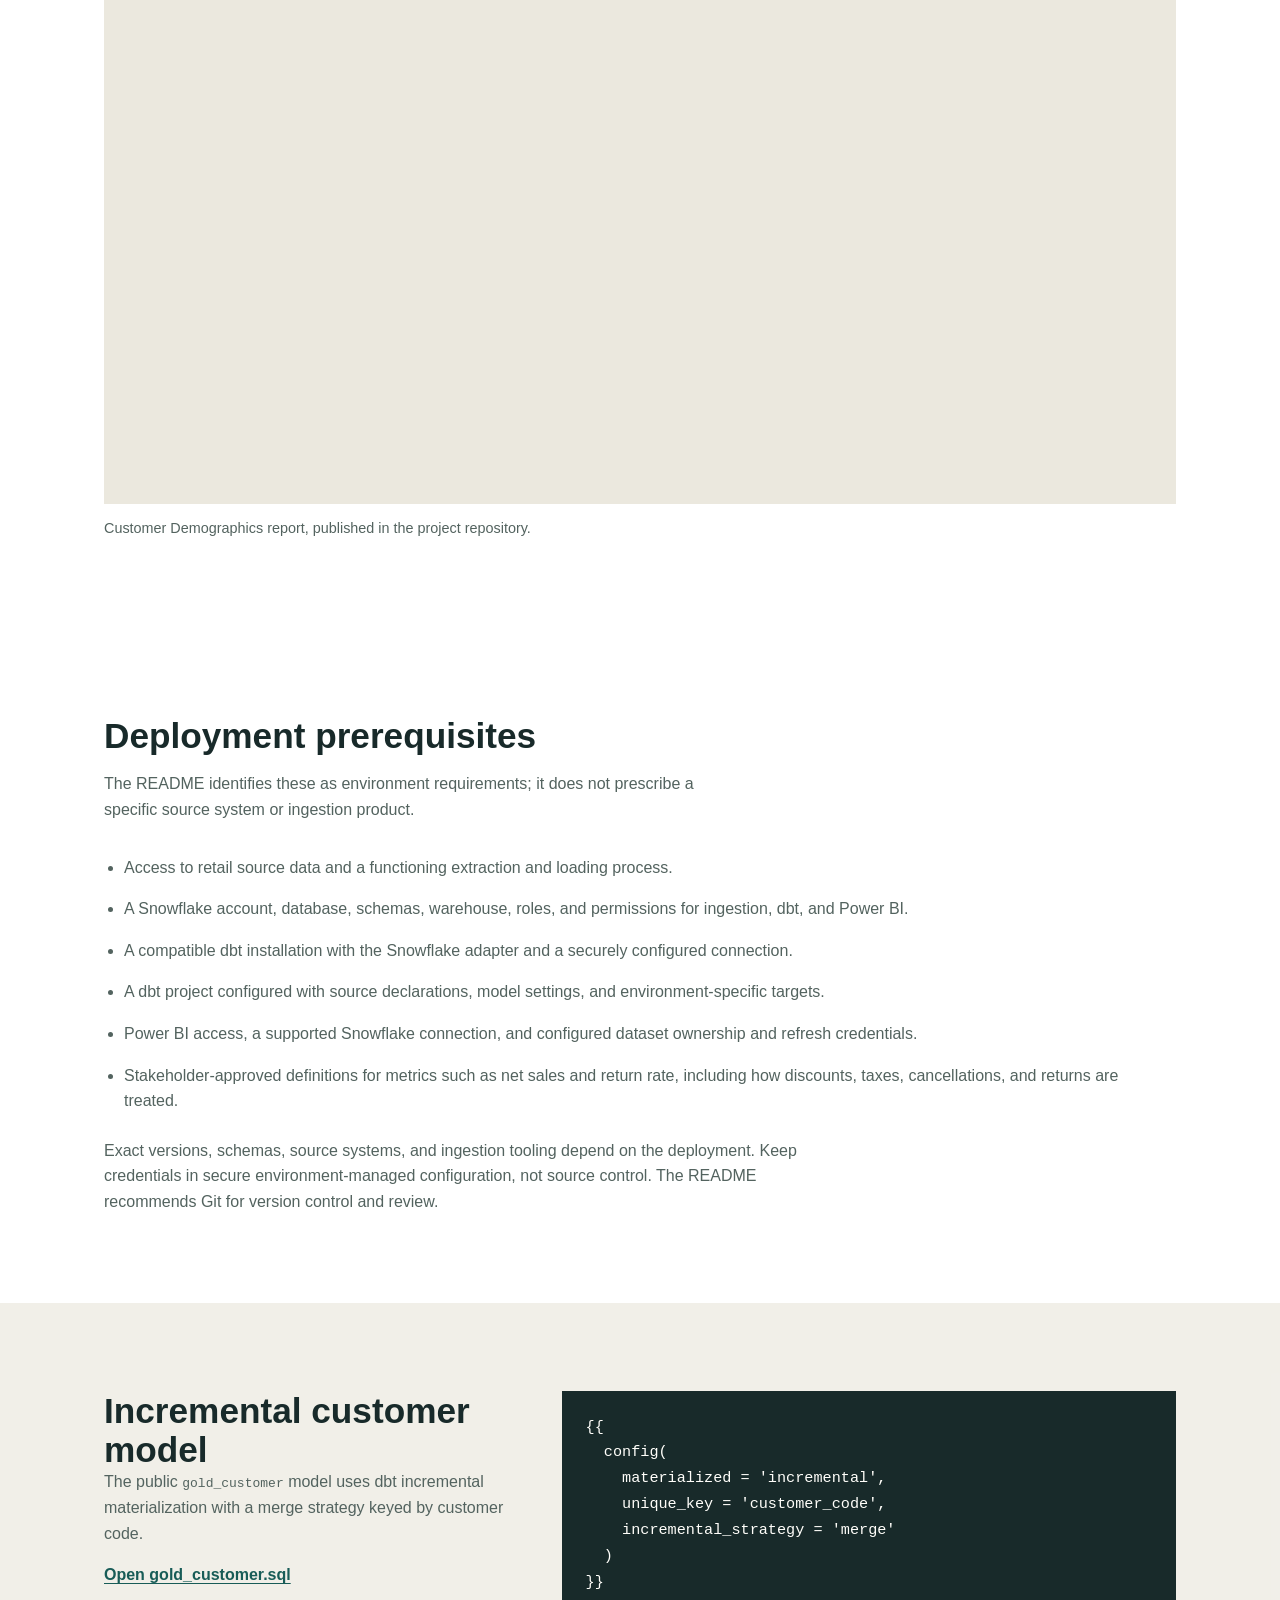
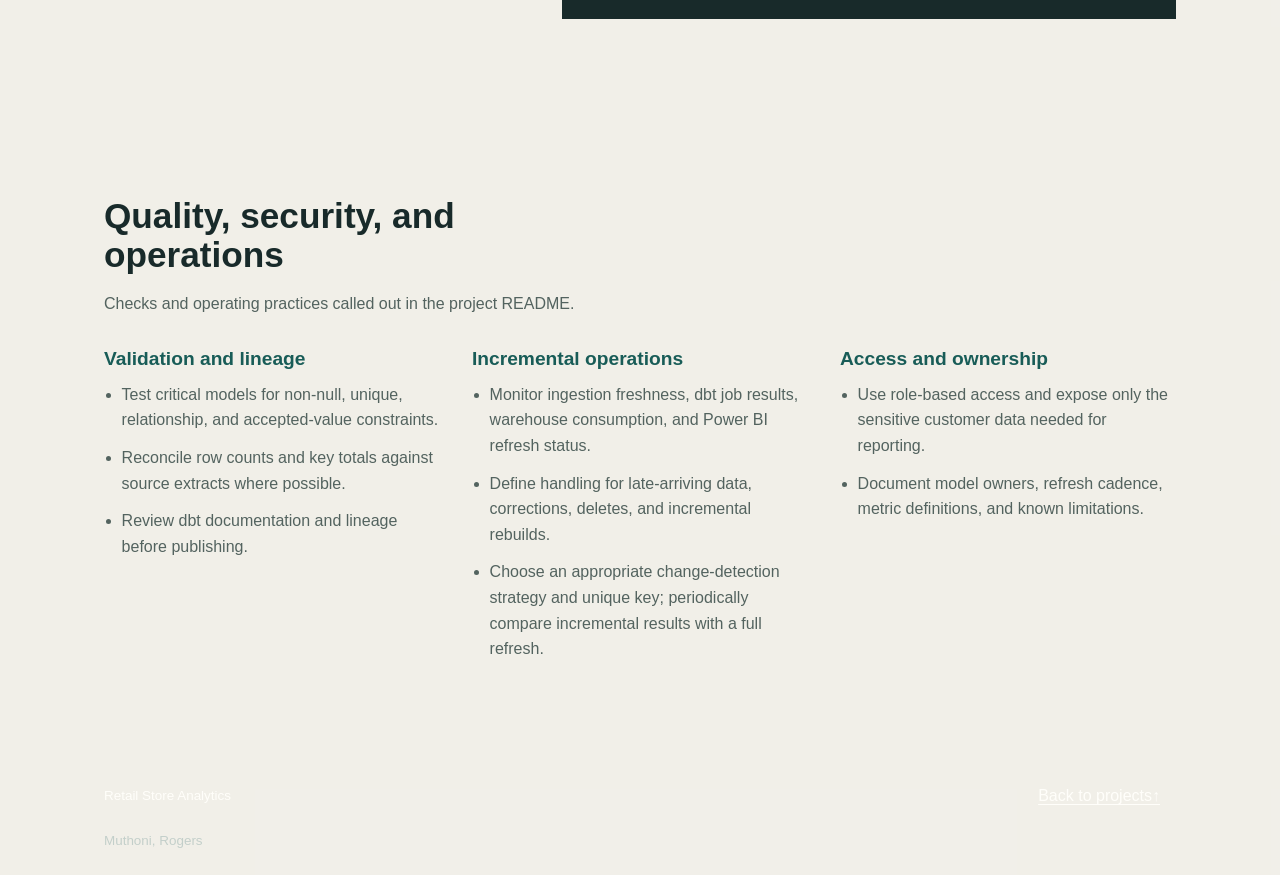
==== commit 298f24e0: "details section" ====
--- a/retail-store-analytics.html
+++ b/retail-store-analytics.html
@@ -57,7 +57,9 @@
             <p>
               Source data is loaded before transformation. dbt manages the
               warehouse models and their dependencies; Power BI reads from the
-              curated gold layer for its semantic model and reports.
+              curated gold layer for its semantic model and reports. Stakeholders
+              should agree on gold-model grain, relationships, and metric
+              definitions so core business logic is not repeated across reports.
             </p>
           </div>
           <figure class="project-detail-figure project-architecture-figure">
@@ -98,6 +100,37 @@
         </div>
       </section>
 
+      <section class="project-detail-section project-detail-rationale" aria-labelledby="rationale-title">
+        <div class="project-detail-inner project-detail-two-column">
+          <h2 id="rationale-title">Why a layered warehouse</h2>
+          <p>
+            Retail data can be split across operational systems and use
+            inconsistent formats or definitions. Preserving loaded inputs while
+            centralizing cleansing and business rules gives analysis a traceable,
+            reusable foundation for sales by store or product, customer trends,
+            and returns, without repeating report logic.
+          </p>
+        </div>
+      </section>
+
+      <section class="project-detail-section project-detail-lifecycle" aria-labelledby="lifecycle-title">
+        <div class="project-detail-inner">
+          <div class="project-detail-copy">
+            <h2 id="lifecycle-title">Data flow and development lifecycle</h2>
+            <p>From source loading through tested models to Power BI reporting, as described in the project README.</p>
+          </div>
+          <ol class="project-lifecycle-list">
+            <li>Extract retail source data and load it into Snowflake bronze tables.</li>
+            <li>Declare the loaded tables as dbt sources and configure the project connection.</li>
+            <li>Build silver models to standardize fields, address duplicates and nulls, and test important keys and relationships.</li>
+            <li>Build gold facts, dimensions, and aggregates with documented business rules.</li>
+            <li>Use incremental models for suitable large tables to process new or changed records instead of rebuilding everything; this can reduce processing and compute as data grows.</li>
+            <li>Run dbt tests and review model documentation and lineage before publishing.</li>
+            <li>Connect Power BI to the gold layer, configure its semantic model and refresh, then share reports with business users.</li>
+          </ol>
+        </div>
+      </section>
+
       <section class="project-detail-section project-detail-dashboard" aria-labelledby="dashboard-title">
         <div class="project-detail-inner">
           <div class="project-detail-copy">
@@ -117,6 +150,29 @@
         </div>
       </section>
 
+      <section class="project-detail-section project-detail-prerequisites" aria-labelledby="prerequisites-title">
+        <div class="project-detail-inner">
+          <div class="project-detail-copy">
+            <h2 id="prerequisites-title">Deployment prerequisites</h2>
+            <p>The README identifies these as environment requirements; it does not prescribe a specific source system or ingestion product.</p>
+          </div>
+          <ul class="project-objectives-list">
+            <li>Access to retail source data and a functioning extraction and loading process.</li>
+            <li>A Snowflake account, database, schemas, warehouse, roles, and permissions for ingestion, dbt, and Power BI.</li>
+            <li>A compatible dbt installation with the Snowflake adapter and a securely configured connection.</li>
+            <li>A dbt project configured with source declarations, model settings, and environment-specific targets.</li>
+            <li>Power BI access, a supported Snowflake connection, and configured dataset ownership and refresh credentials.</li>
+            <li>Stakeholder-approved definitions for metrics such as net sales and return rate, including how discounts, taxes, cancellations, and returns are treated.</li>
+          </ul>
+          <p class="project-deployment-note">
+            Exact versions, schemas, source systems, and ingestion tooling depend
+            on the deployment. Keep credentials in secure environment-managed
+            configuration, not source control. The README recommends Git for
+            version control and review.
+          </p>
+        </div>
+      </section>
+
       <section class="project-detail-section project-detail-model" aria-labelledby="model-title">
         <div class="project-detail-inner project-detail-two-column">
           <div class="project-detail-copy">
@@ -139,6 +195,40 @@
 
     </main>
 
+
+      <section class="project-detail-section project-detail-operations" aria-labelledby="operations-title">
+        <div class="project-detail-inner">
+          <div class="project-detail-copy">
+            <h2 id="operations-title">Quality, security, and operations</h2>
+            <p>Checks and operating practices called out in the project README.</p>
+          </div>
+          <div class="project-practice-grid">
+            <article>
+              <h3>Validation and lineage</h3>
+              <ul>
+                <li>Test critical models for non-null, unique, relationship, and accepted-value constraints.</li>
+                <li>Reconcile row counts and key totals against source extracts where possible.</li>
+                <li>Review dbt documentation and lineage before publishing.</li>
+              </ul>
+            </article>
+            <article>
+              <h3>Incremental operations</h3>
+              <ul>
+                <li>Monitor ingestion freshness, dbt job results, warehouse consumption, and Power BI refresh status.</li>
+                <li>Define handling for late-arriving data, corrections, deletes, and incremental rebuilds.</li>
+                <li>Choose an appropriate change-detection strategy and unique key; periodically compare incremental results with a full refresh.</li>
+              </ul>
+            </article>
+            <article>
+              <h3>Access and ownership</h3>
+              <ul>
+                <li>Use role-based access and expose only the sensitive customer data needed for reporting.</li>
+                <li>Document model owners, refresh cadence, metric definitions, and known limitations.</li>
+              </ul>
+            </article>
+          </div>
+        </div>
+      </section>
     <footer class="site-footer section-shell project-detail-footer">
       <p>Retail Store Analytics</p>
       <a href="index.html#projects">Back to projects <span aria-hidden="true">↑</span></a>
--- a/styles.css
+++ b/styles.css
@@ -1846,6 +1846,16 @@
   background: #fff;
 }
 
+.project-detail-rationale,
+.project-detail-prerequisites {
+  background: #fff;
+}
+
+.project-detail-lifecycle,
+.project-detail-operations {
+  background: var(--section-background);
+}
+
 .project-objectives-list {
   display: grid;
   gap: 1rem;
@@ -1854,6 +1864,25 @@
   color: var(--muted);
 }
 
+.project-lifecycle-list {
+  display: grid;
+  grid-template-columns: repeat(2, minmax(0, 1fr));
+  gap: 1rem 3rem;
+  margin: 0;
+  padding-left: 1.5rem;
+  color: var(--muted);
+}
+
+.project-lifecycle-list li {
+  padding-left: 0.35rem;
+}
+
+.project-deployment-note {
+  max-width: 80ch;
+  margin: 1.5rem 0 0;
+  color: var(--muted);
+}
+
 .project-detail-dashboard {
   background: #fff;
 }
@@ -1864,6 +1893,26 @@
 
 .project-detail-model {
   background: var(--section-background);
+}
+
+.project-practice-grid {
+  display: grid;
+  grid-template-columns: repeat(3, minmax(0, 1fr));
+  gap: 2rem;
+}
+
+.project-practice-grid h3 {
+  margin-bottom: 0.75rem;
+  color: var(--teal);
+  font-size: 1.2rem;
+}
+
+.project-practice-grid ul {
+  display: grid;
+  gap: 0.75rem;
+  margin: 0;
+  padding-left: 1.1rem;
+  color: var(--muted);
 }
 
 .project-detail-text-link {
@@ -1920,7 +1969,9 @@
   }
 
   .project-layer-list,
-  .project-detail-two-column {
+  .project-detail-two-column,
+  .project-lifecycle-list,
+  .project-practice-grid {
     grid-template-columns: 1fr;
     gap: 1.75rem;
   }
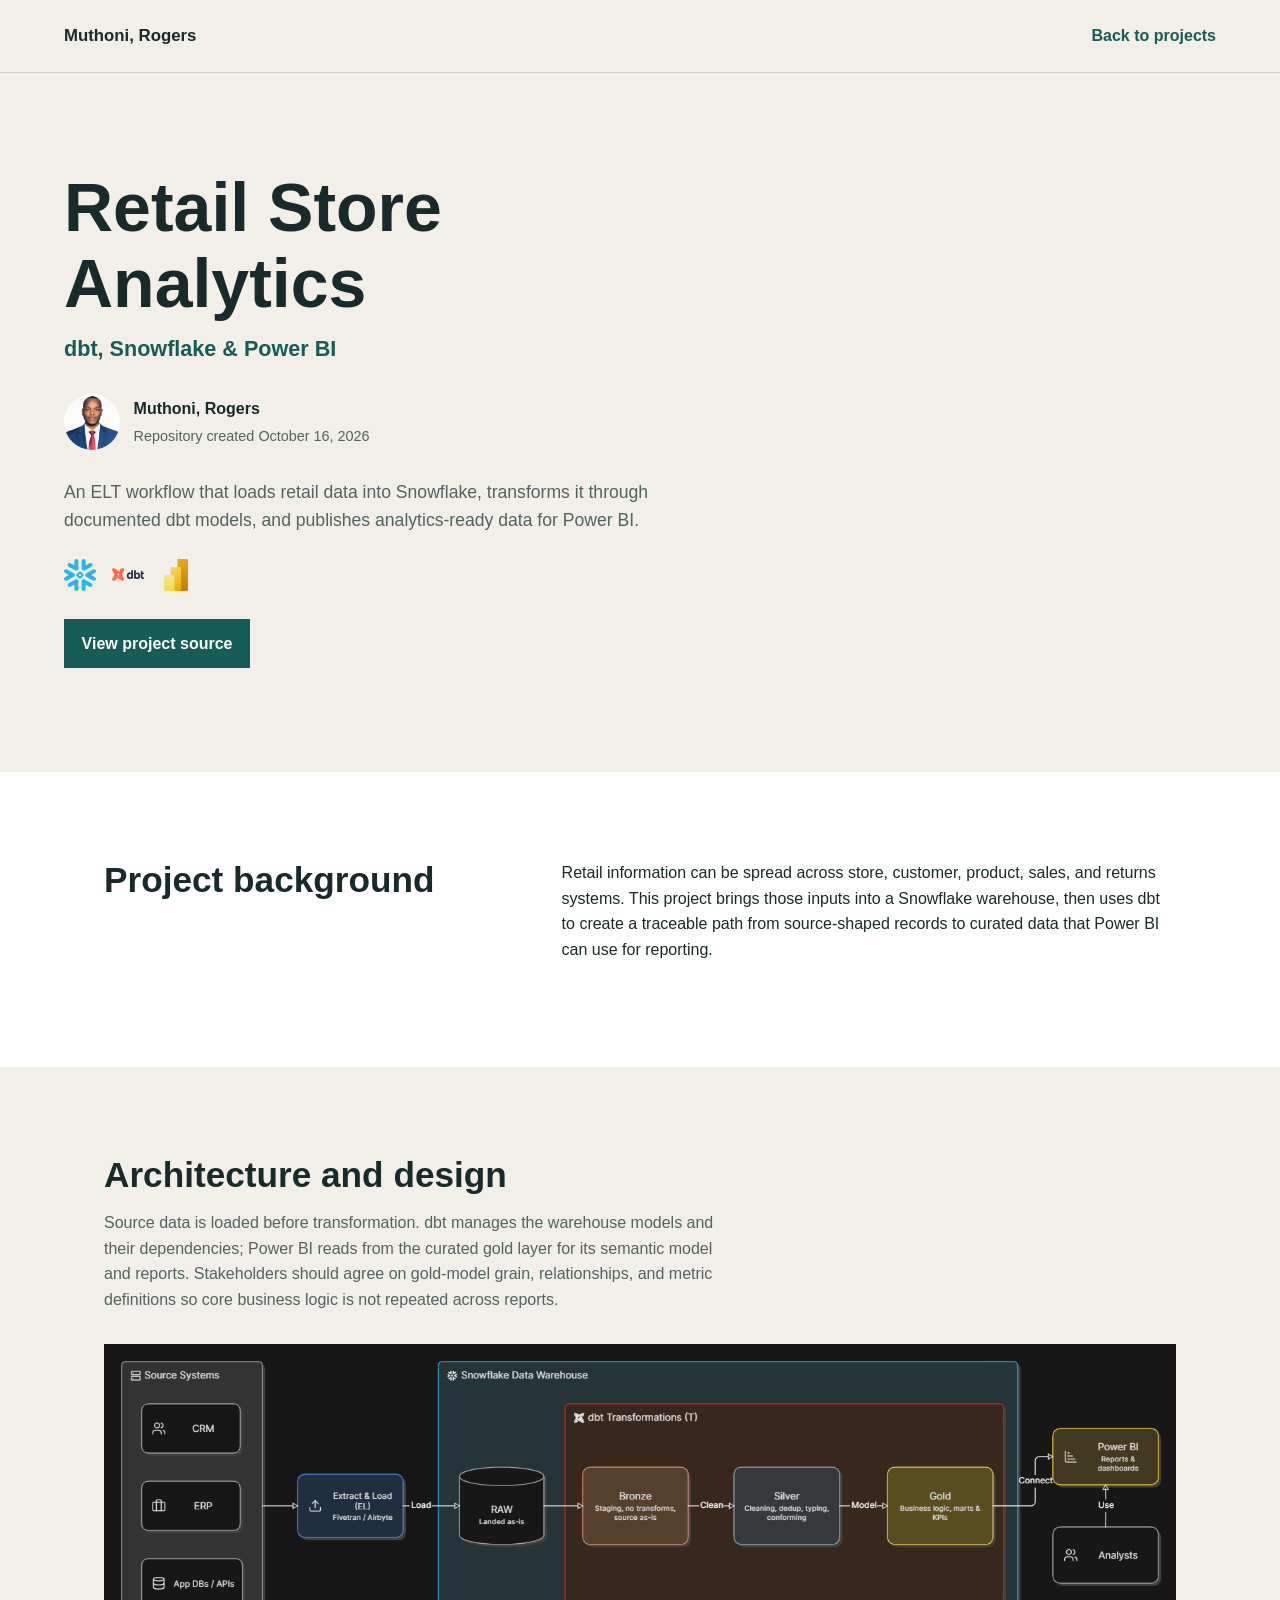
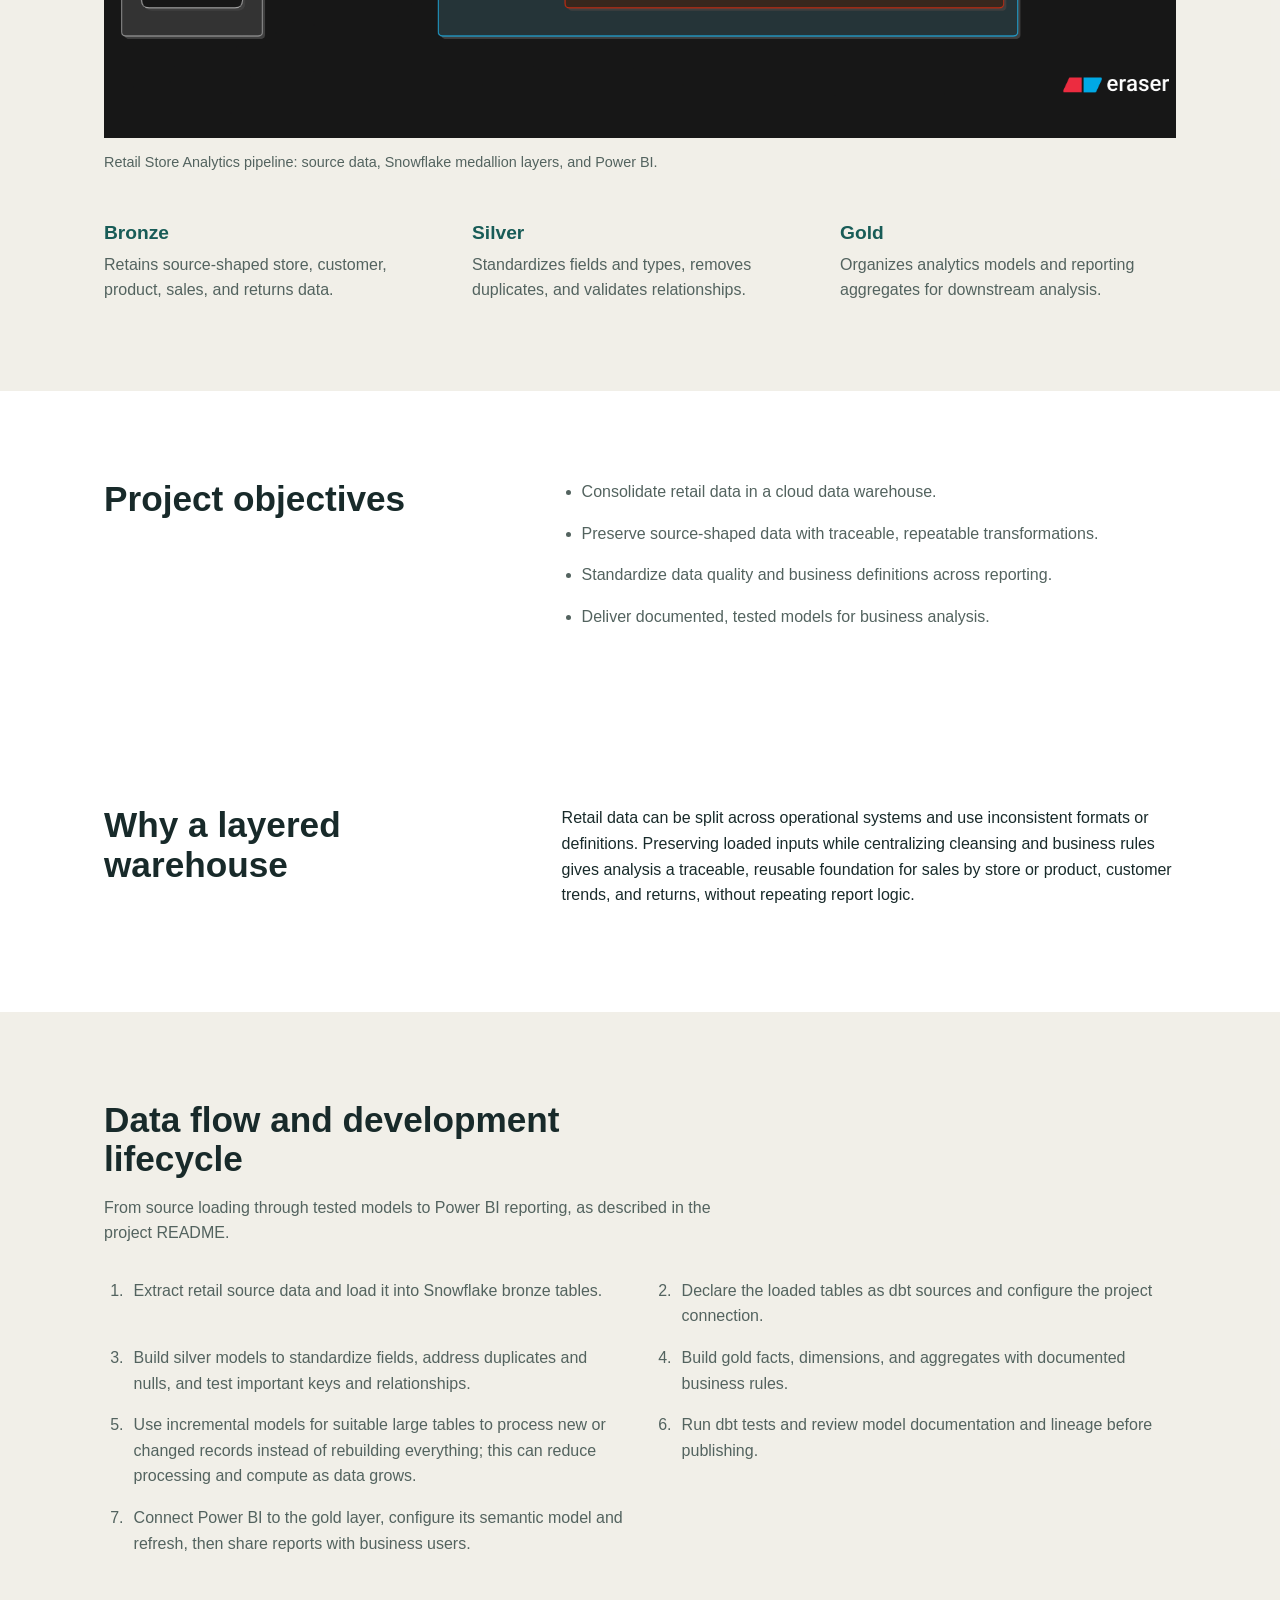
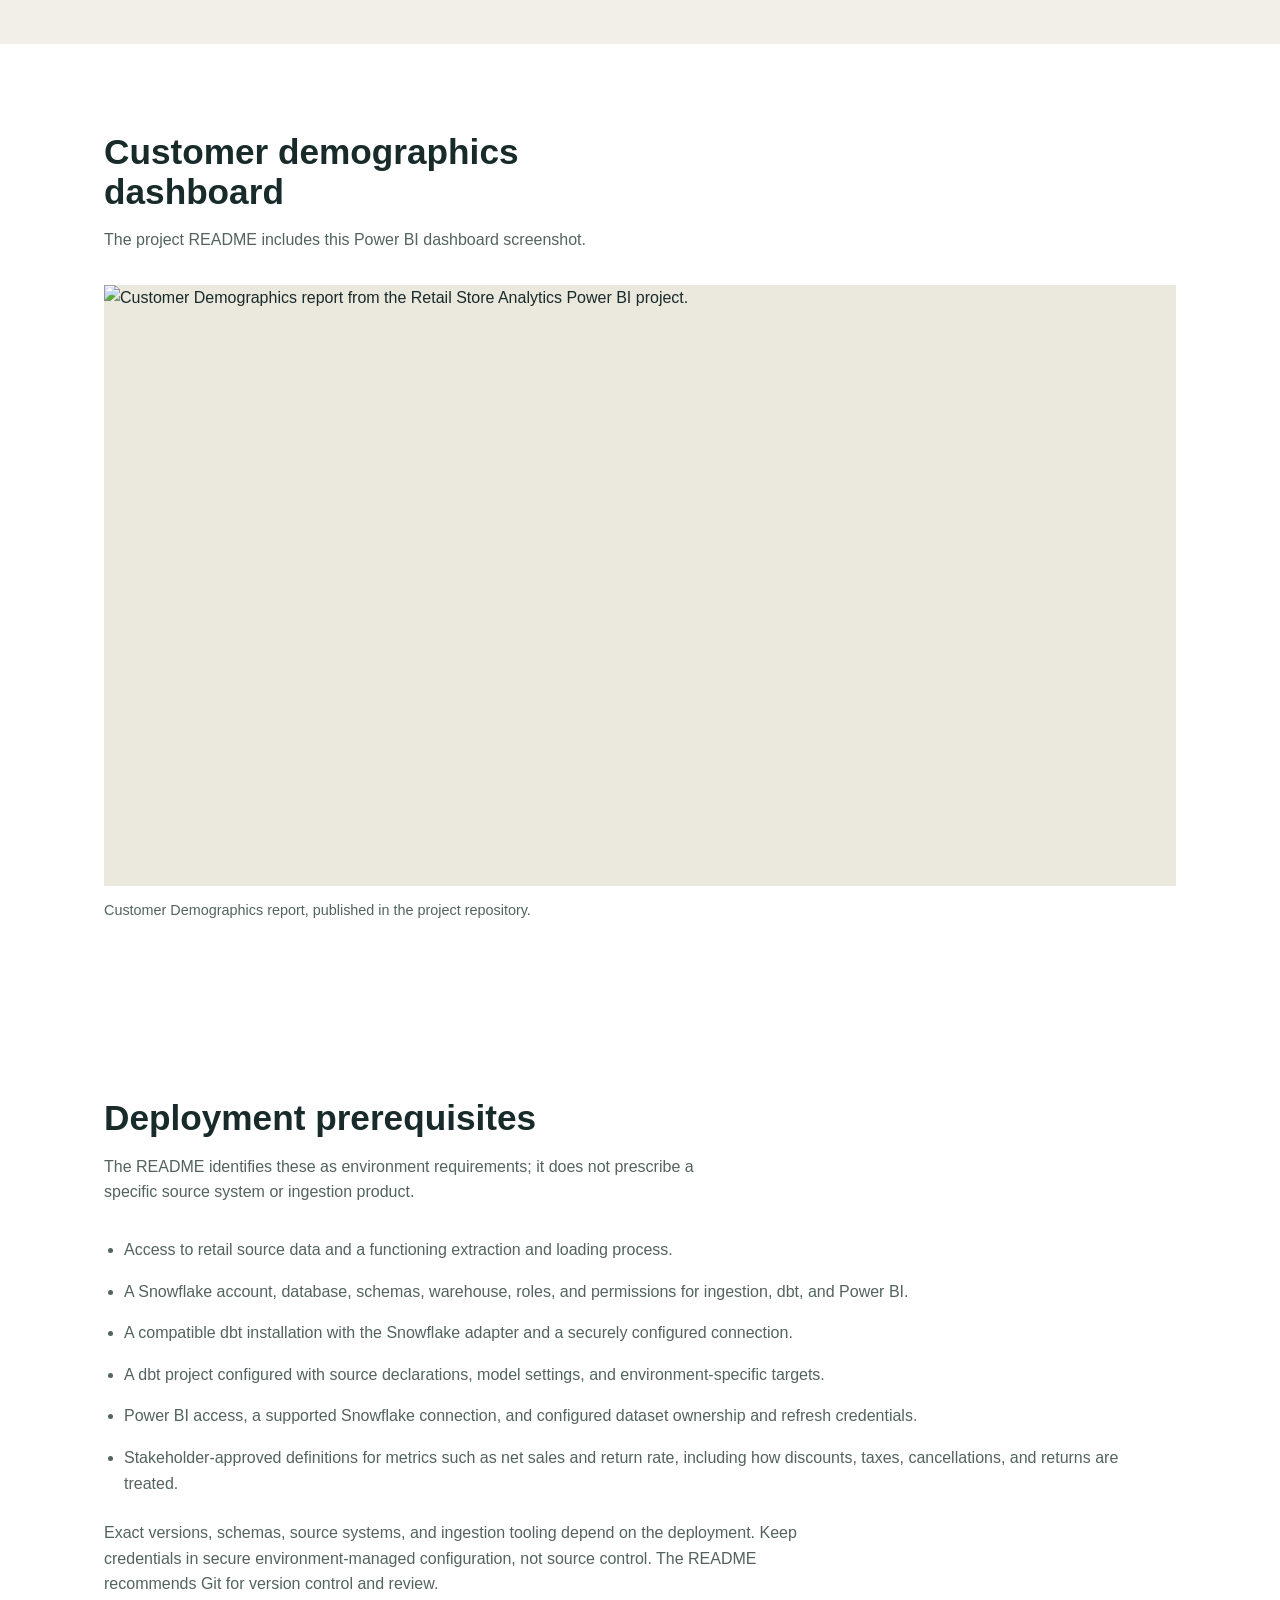
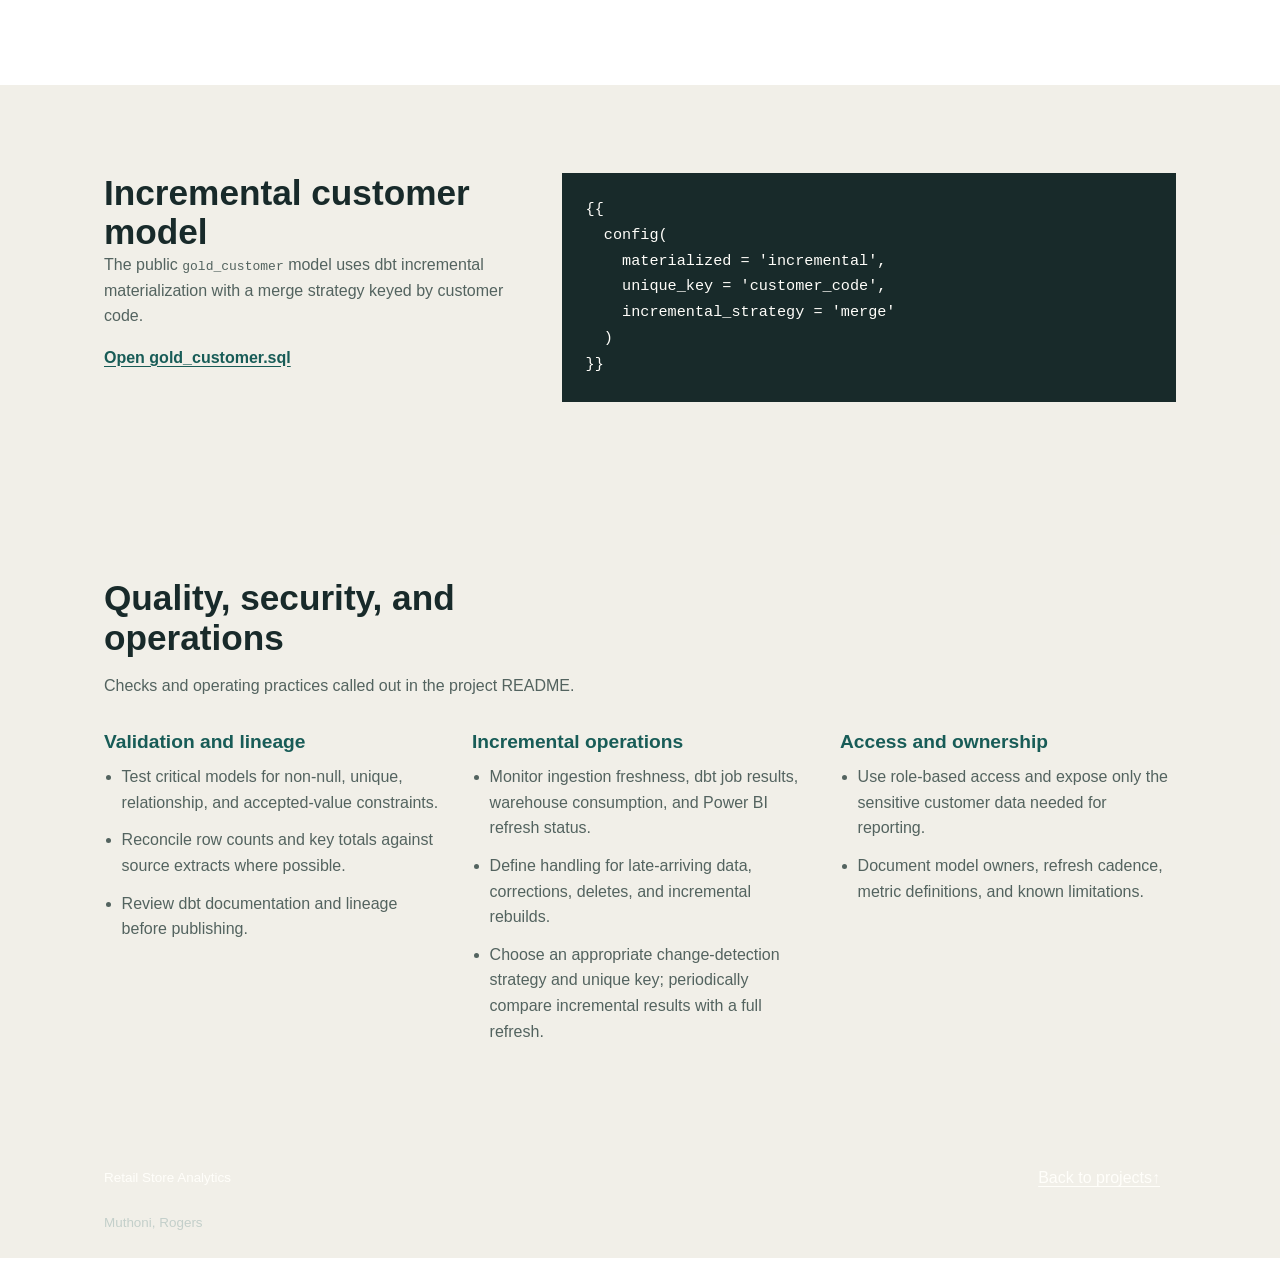
==== commit 706bfcf9: "added more projects - data streaming" ====
--- a/retail-store-analytics.html
+++ b/retail-store-analytics.html
@@ -28,10 +28,18 @@
     </header>
 
     <main id="main" class="project-detail-main">
+      <article>
       <section class="project-detail-hero section-shell" aria-labelledby="project-title">
         <div class="project-detail-intro">
           <h1 id="project-title">Retail Store Analytics</h1>
           <p class="project-detail-subtitle">dbt, Snowflake &amp; Power BI</p>
+          <div class="project-byline">
+            <img src="assets/images/rogers_photo.jpeg" alt="Muthoni, Rogers" width="56" height="56">
+            <p>
+              <span class="project-byline-author">Muthoni, Rogers</span>
+              <span class="project-byline-date">Repository created <time datetime="2026-10-16">October 16, 2026</time></span>
+            </p>
+          </div>
           <p class="project-detail-lede">
             An ELT workflow that loads retail data into Snowflake, transforms it
             through documented dbt models, and publishes analytics-ready data for Power BI.
@@ -47,6 +55,19 @@
             target="_blank"
             rel="noopener noreferrer"
           >View project source</a>
+        </div>
+      </section>
+
+      <section class="project-detail-section project-detail-background" aria-labelledby="background-title">
+        <div class="project-detail-inner project-detail-two-column">
+          <h2 id="background-title">Project background</h2>
+          <p>
+            Retail information can be spread across store, customer, product,
+            sales, and returns systems. This project brings those inputs into a
+            Snowflake warehouse, then uses dbt to create a traceable path from
+            source-shaped records to curated data that Power BI can use for
+            reporting.
+          </p>
         </div>
       </section>
 
@@ -192,10 +213,6 @@
 }}</code></pre>
         </div>
       </section>
-
-    </main>
-
-
       <section class="project-detail-section project-detail-operations" aria-labelledby="operations-title">
         <div class="project-detail-inner">
           <div class="project-detail-copy">
@@ -229,6 +246,8 @@
           </div>
         </div>
       </section>
+      </article>
+    </main>
     <footer class="site-footer section-shell project-detail-footer">
       <p>Retail Store Analytics</p>
       <a href="index.html#projects">Back to projects <span aria-hidden="true">↑</span></a>
--- a/styles.css
+++ b/styles.css
@@ -1726,6 +1726,37 @@
   font-size: 1.1rem;
 }
 
+.project-byline {
+  display: flex;
+  align-items: center;
+  gap: 0.85rem;
+  margin: 1.75rem 0;
+}
+
+.project-byline > img {
+  width: 3.5rem;
+  height: 3.5rem;
+  flex: 0 0 auto;
+  border-radius: 50%;
+  object-fit: cover;
+}
+
+.project-byline p {
+  display: grid;
+  gap: 0.2rem;
+  margin: 0;
+}
+
+.project-byline-author {
+  color: var(--ink);
+  font-weight: 700;
+}
+
+.project-byline-date {
+  color: var(--muted);
+  font-size: 0.9rem;
+}
+
 .project-detail-tools {
   display: flex;
   flex-wrap: wrap;
@@ -1847,7 +1878,8 @@
 }
 
 .project-detail-rationale,
-.project-detail-prerequisites {
+.project-detail-prerequisites,
+.project-detail-background {
   background: #fff;
 }
 
@@ -1921,6 +1953,31 @@
   color: var(--teal);
   font-weight: 700;
   text-underline-offset: 0.2rem;
+}
+
+.project-readme-link {
+  margin-left: 1rem;
+}
+
+.stock-pipeline-list {
+  display: grid;
+  grid-template-columns: repeat(2, minmax(0, 1fr));
+  gap: 2rem 3rem;
+  margin: 0;
+  padding: 0;
+  list-style: none;
+}
+
+.stock-pipeline-list h3 {
+  margin-bottom: 0.5rem;
+  color: var(--teal);
+  font-size: 1.2rem;
+}
+
+.stock-pipeline-list p {
+  max-width: 48ch;
+  margin: 0;
+  color: var(--muted);
 }
 
 .project-code {
@@ -1957,7 +2014,8 @@
   }
 
   .project-detail-hero h1 {
-    font-size: 3rem;
+    max-width: none;
+    font-size: clamp(2.125rem, 6vw, 2.5rem);
   }
 
   .project-detail-section {
@@ -1971,9 +2029,16 @@
   .project-layer-list,
   .project-detail-two-column,
   .project-lifecycle-list,
-  .project-practice-grid {
+  .project-practice-grid,
+  .stock-pipeline-list {
     grid-template-columns: 1fr;
     gap: 1.75rem;
+  }
+
+  .project-readme-link {
+    display: flex;
+    width: fit-content;
+    margin-left: 0;
   }
 
   .project-code {
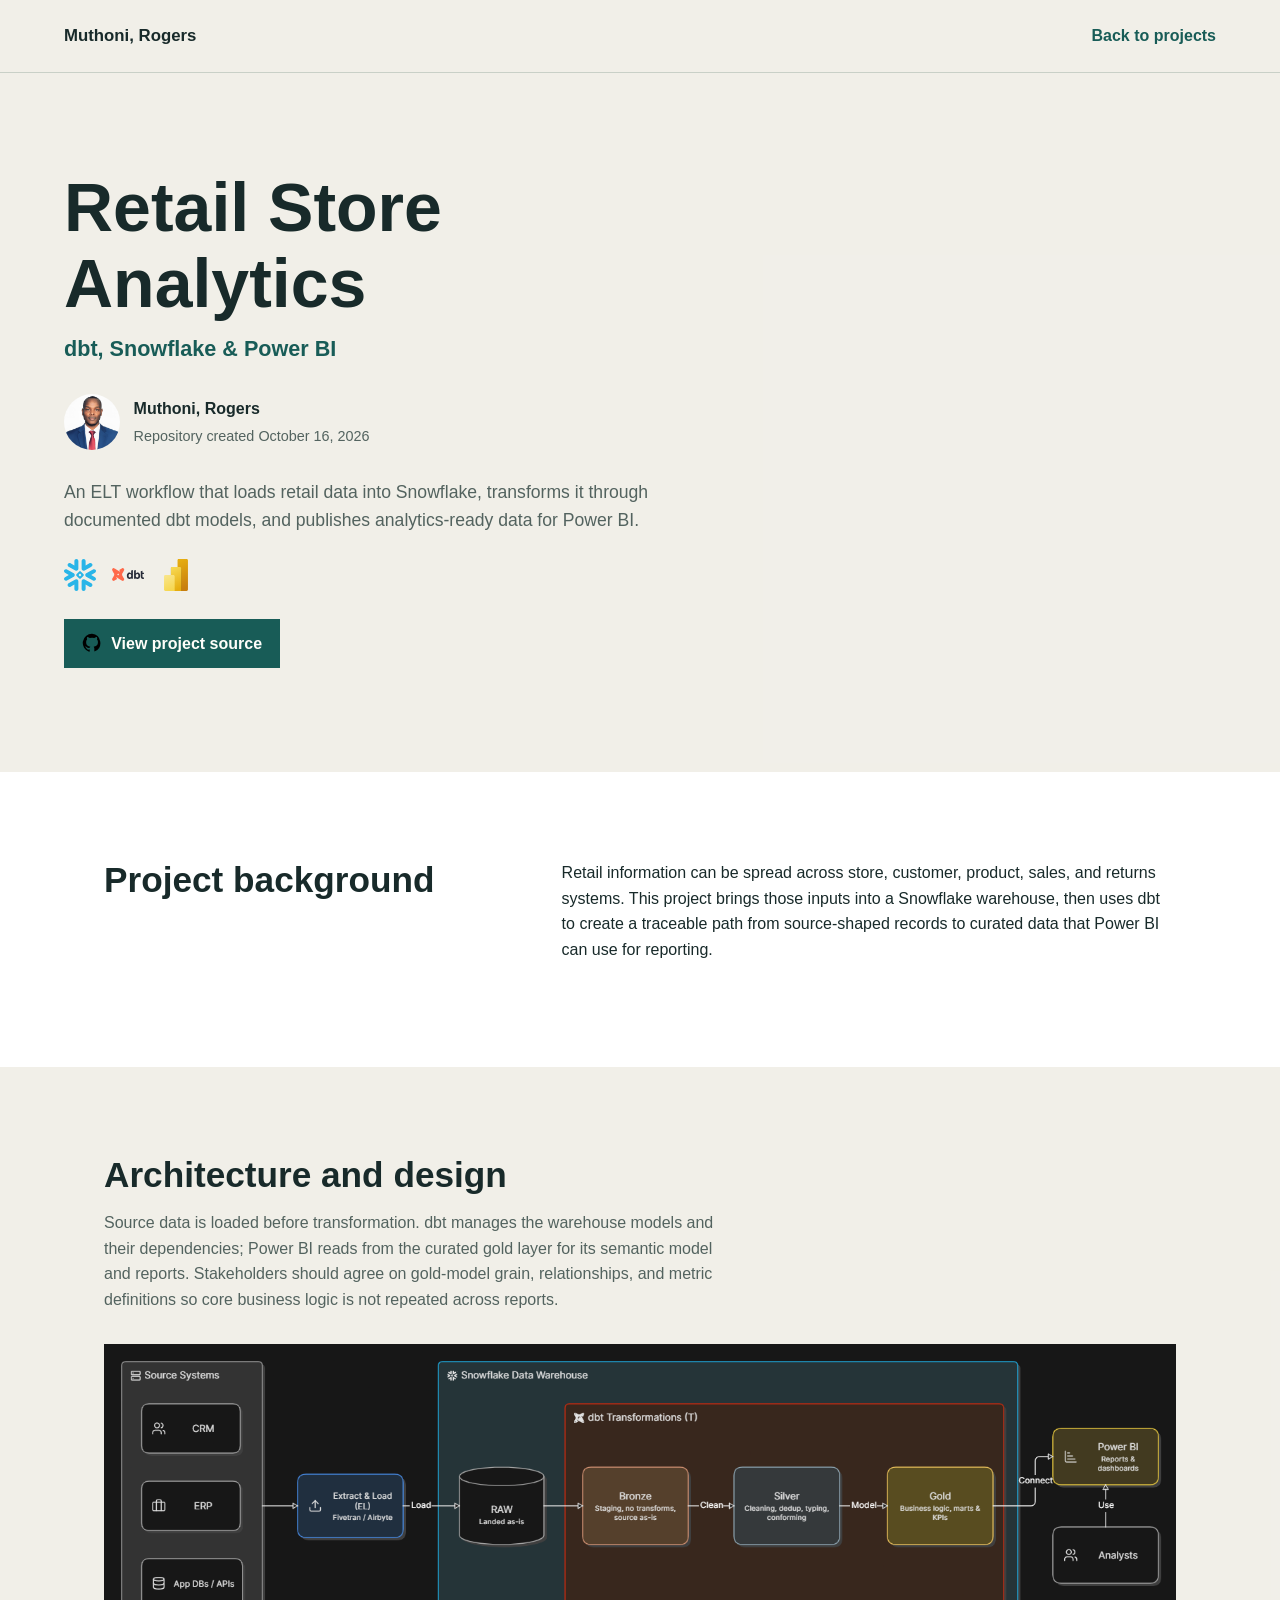
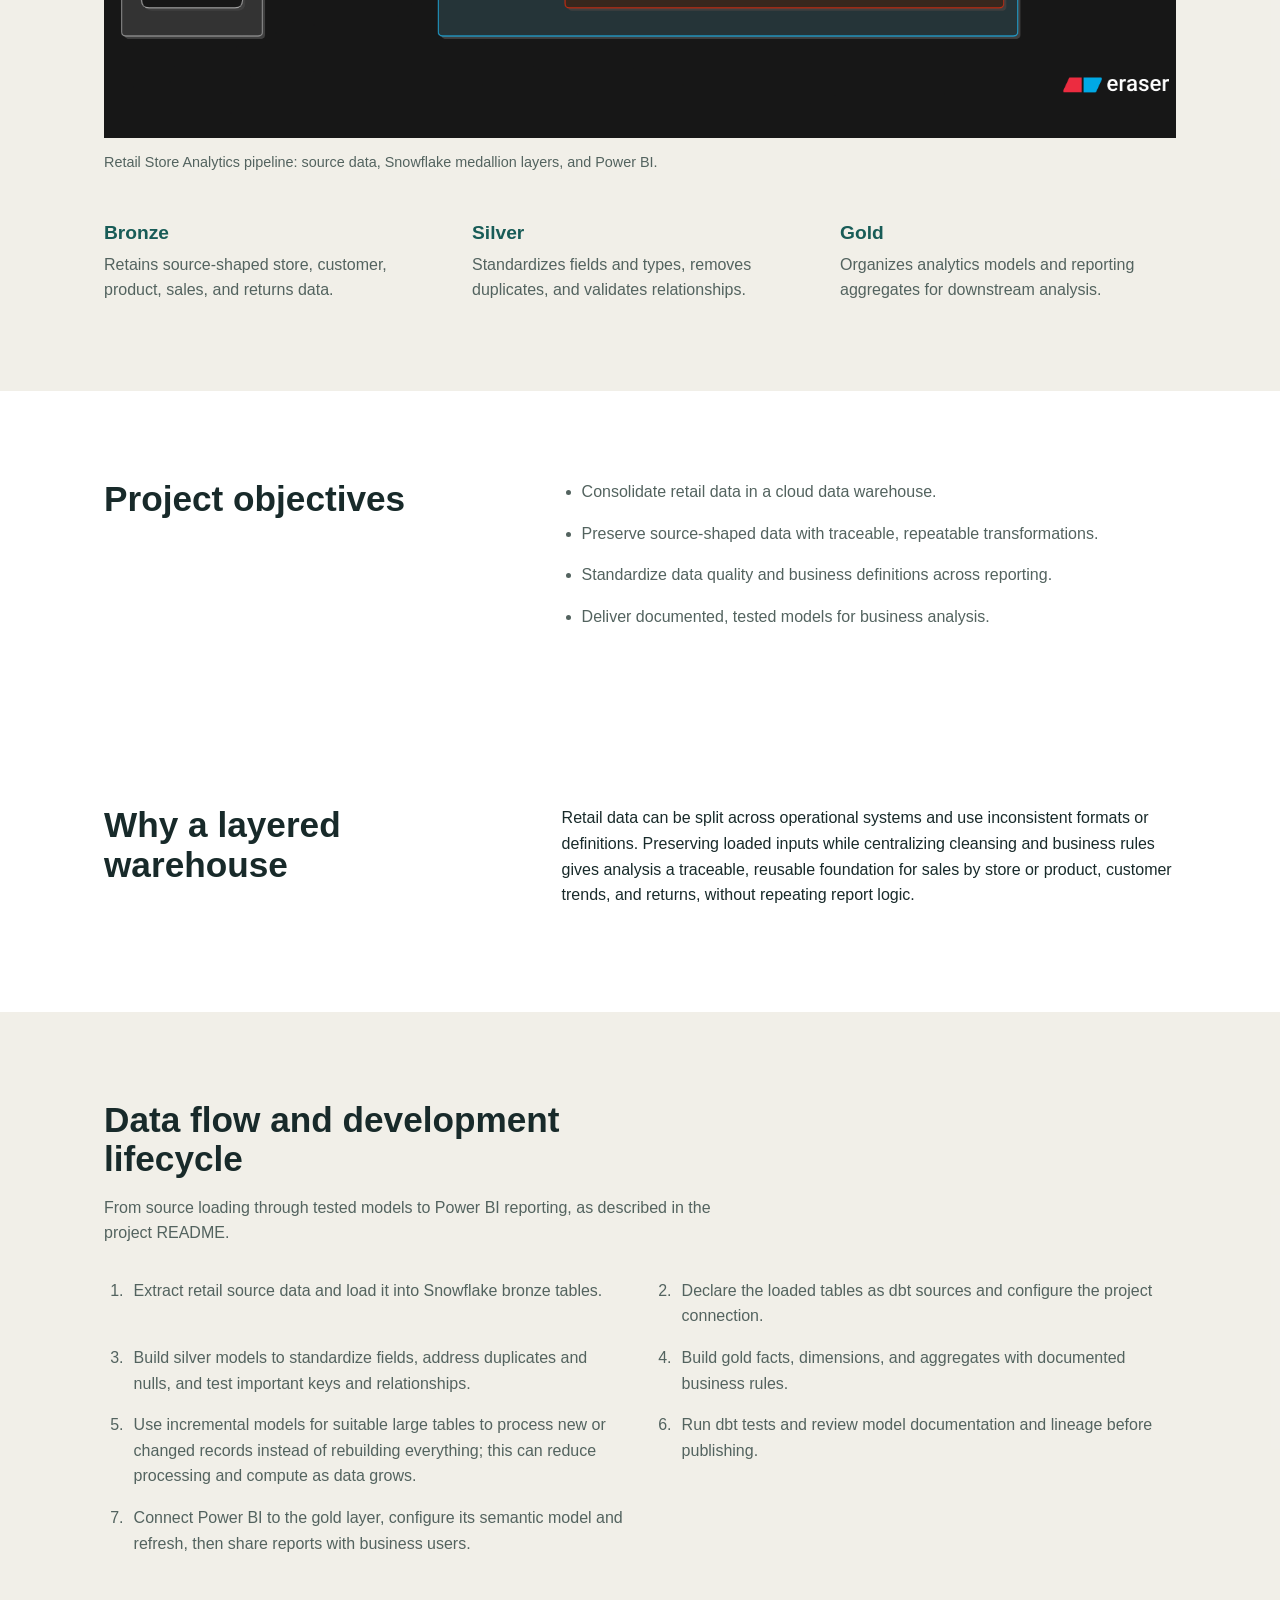
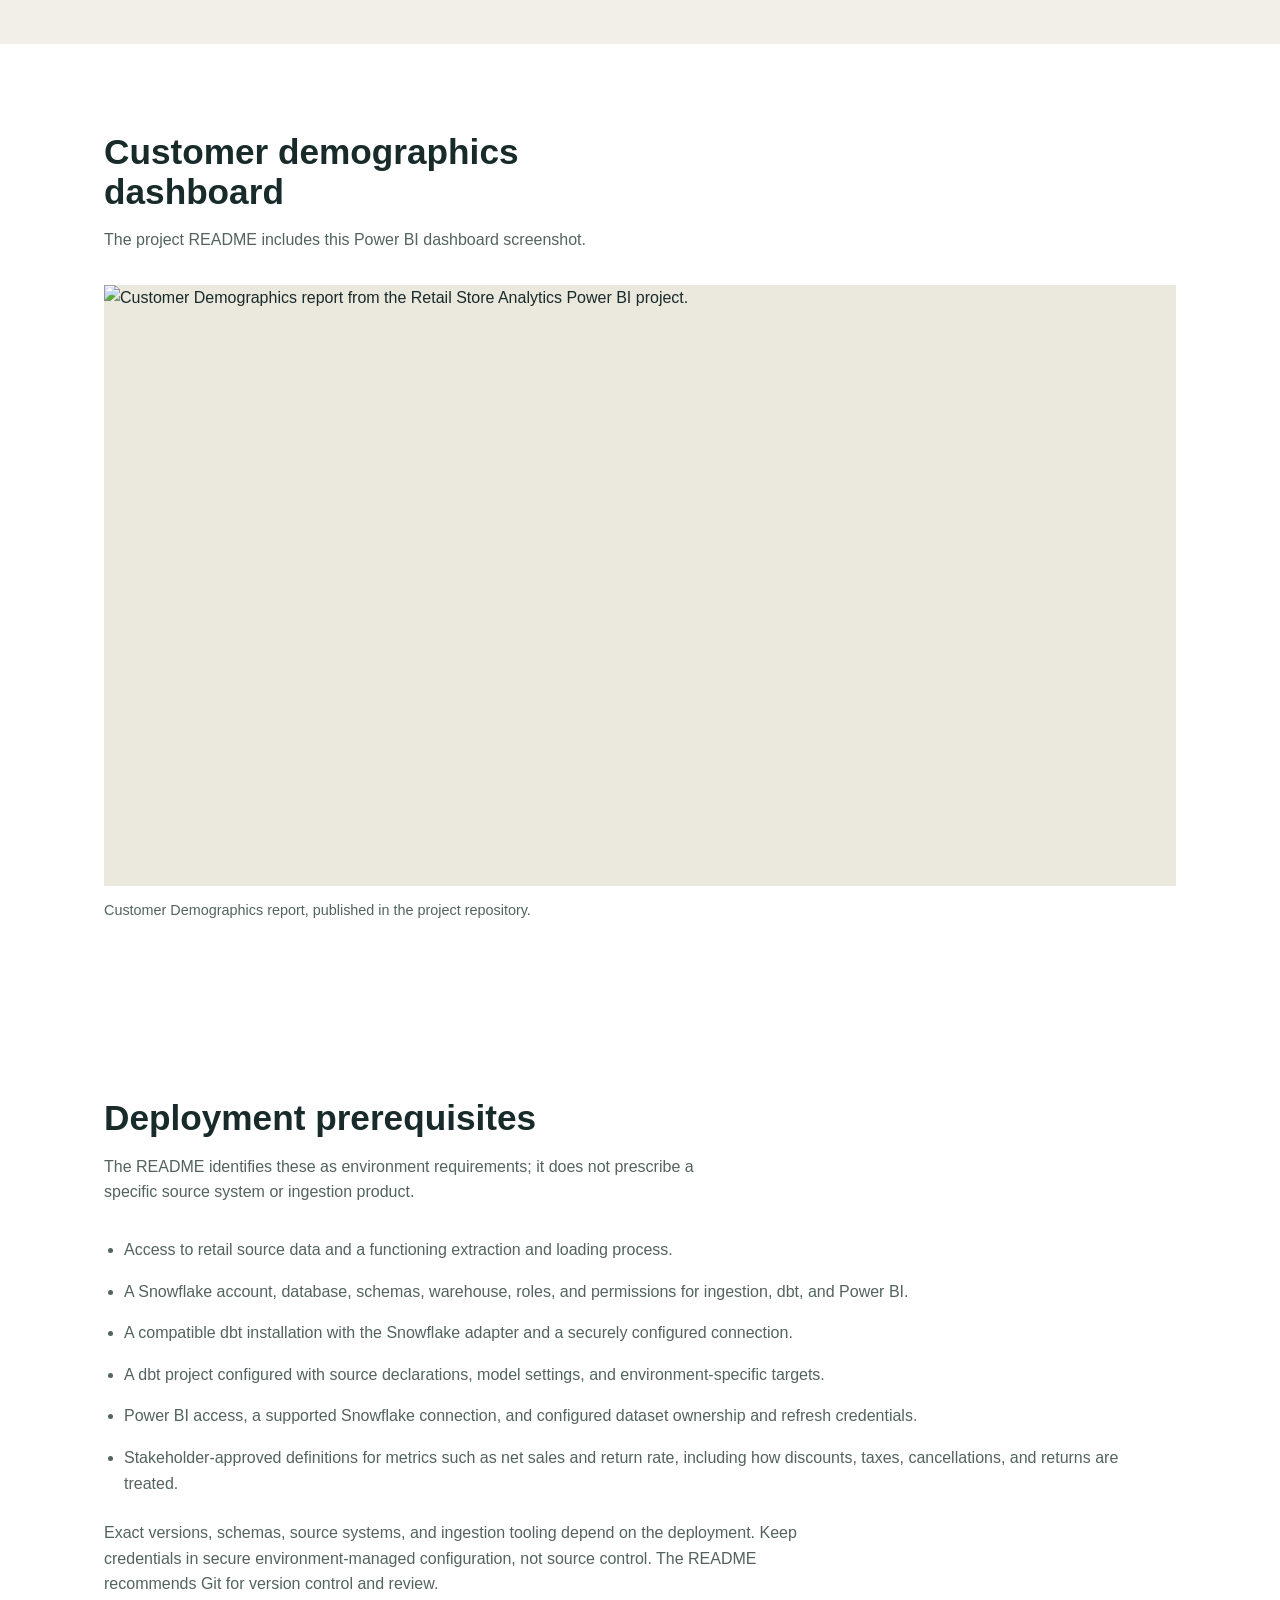
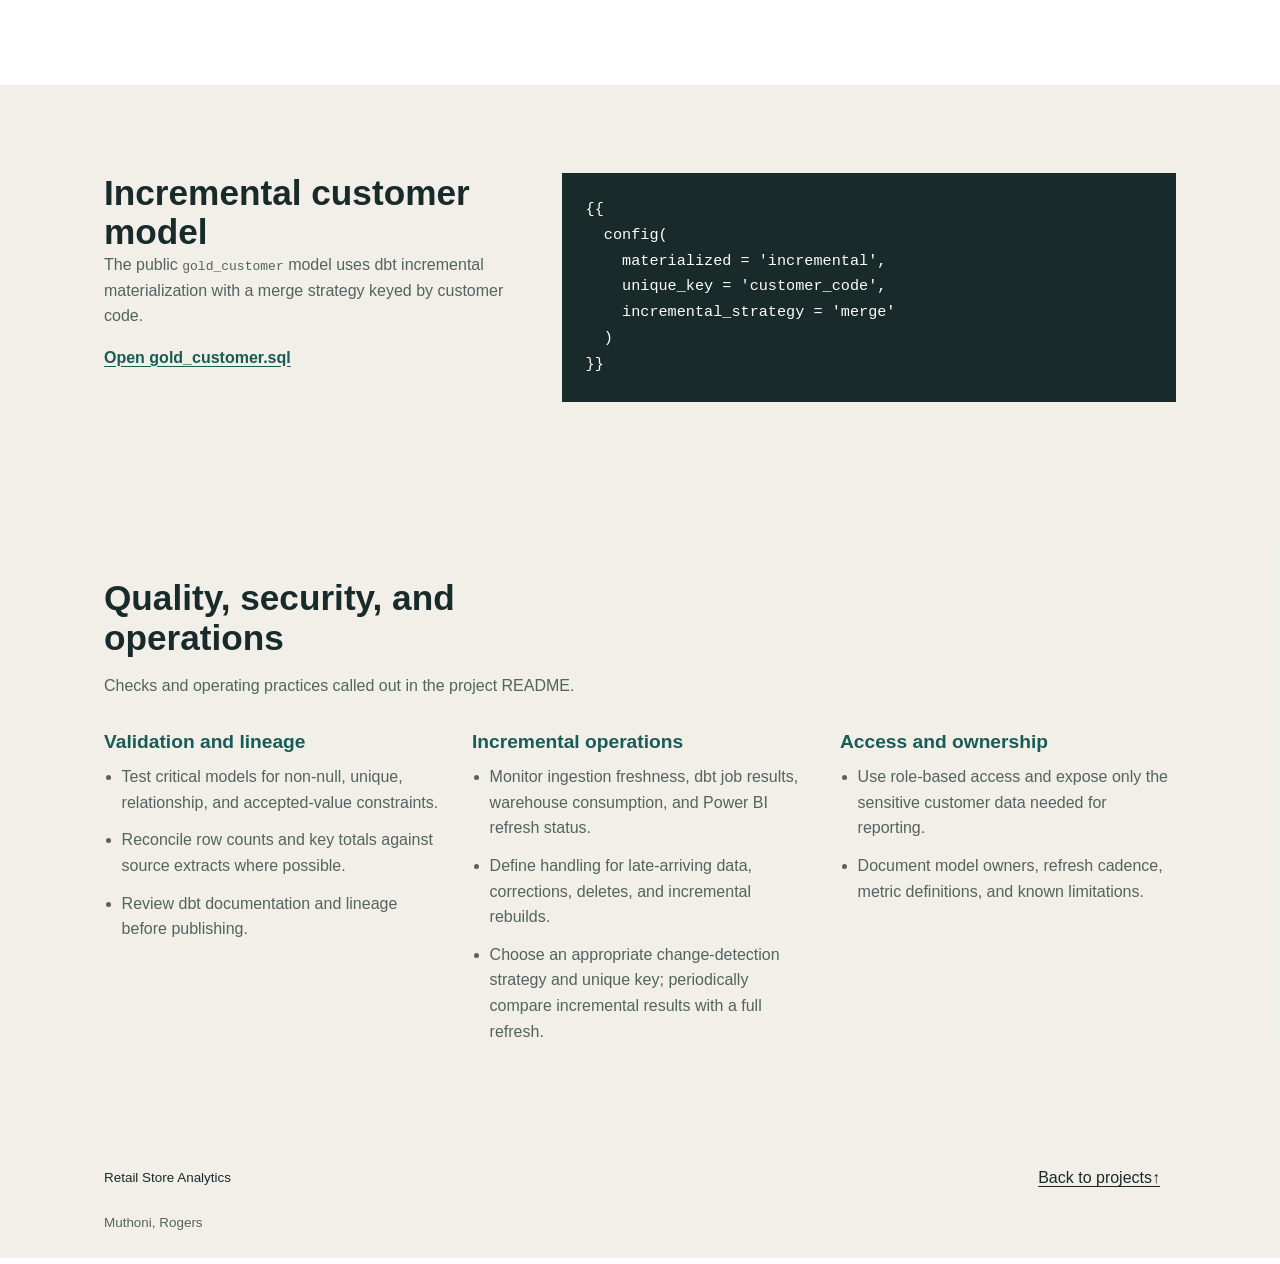
==== commit 42b012eb: "improved the project section" ====
--- a/retail-store-analytics.html
+++ b/retail-store-analytics.html
@@ -54,7 +54,7 @@
             href="https://github.com/rmmuthoni/data-modeling-with-dbt-snowflake-and-powerbi"
             target="_blank"
             rel="noopener noreferrer"
-          >View project source</a>
+          ><img src="assets/icons/github.svg" alt="" aria-hidden="true">View project source</a>
         </div>
       </section>
 
--- a/styles.css
+++ b/styles.css
@@ -1786,12 +1786,18 @@
   display: inline-flex;
   min-height: 3.1rem;
   align-items: center;
+  gap: 0.6rem;
   padding: 0.75rem 1.1rem;
   background: var(--teal);
   color: var(--white);
   font-weight: 700;
   text-decoration: none;
   transition: transform 180ms ease, opacity 180ms ease;
+}
+
+.project-detail-action img {
+  width: 1.25rem;
+  height: 1.25rem;
 }
 
 .project-detail-action:hover,
@@ -1998,6 +2004,15 @@
 
 .project-detail-footer {
   background: var(--section-background);
+  color: var(--ink);
+}
+
+.project-detail-footer a:hover {
+  background: rgb(24 92 87 / 8%);
+}
+
+.project-detail-footer .footer-note {
+  color: var(--muted);
 }
 
 @media (max-width: 620px) {
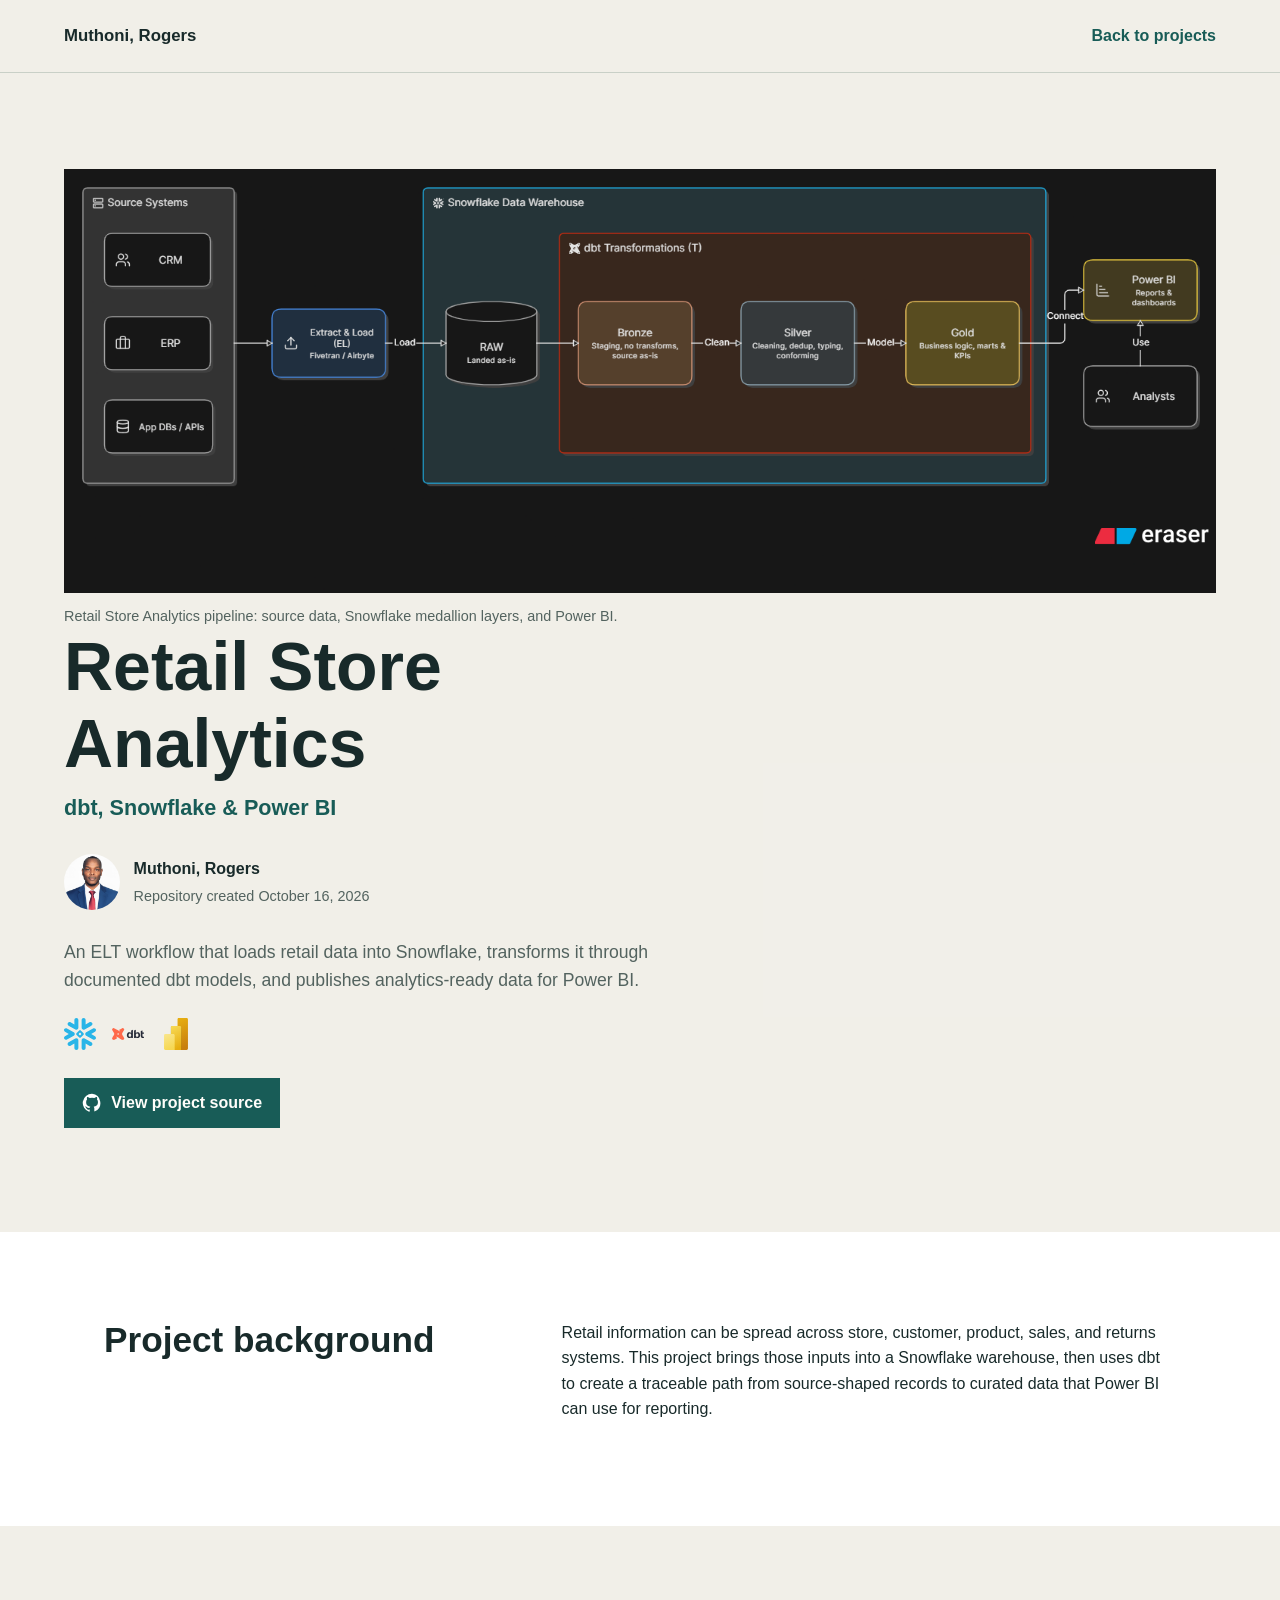
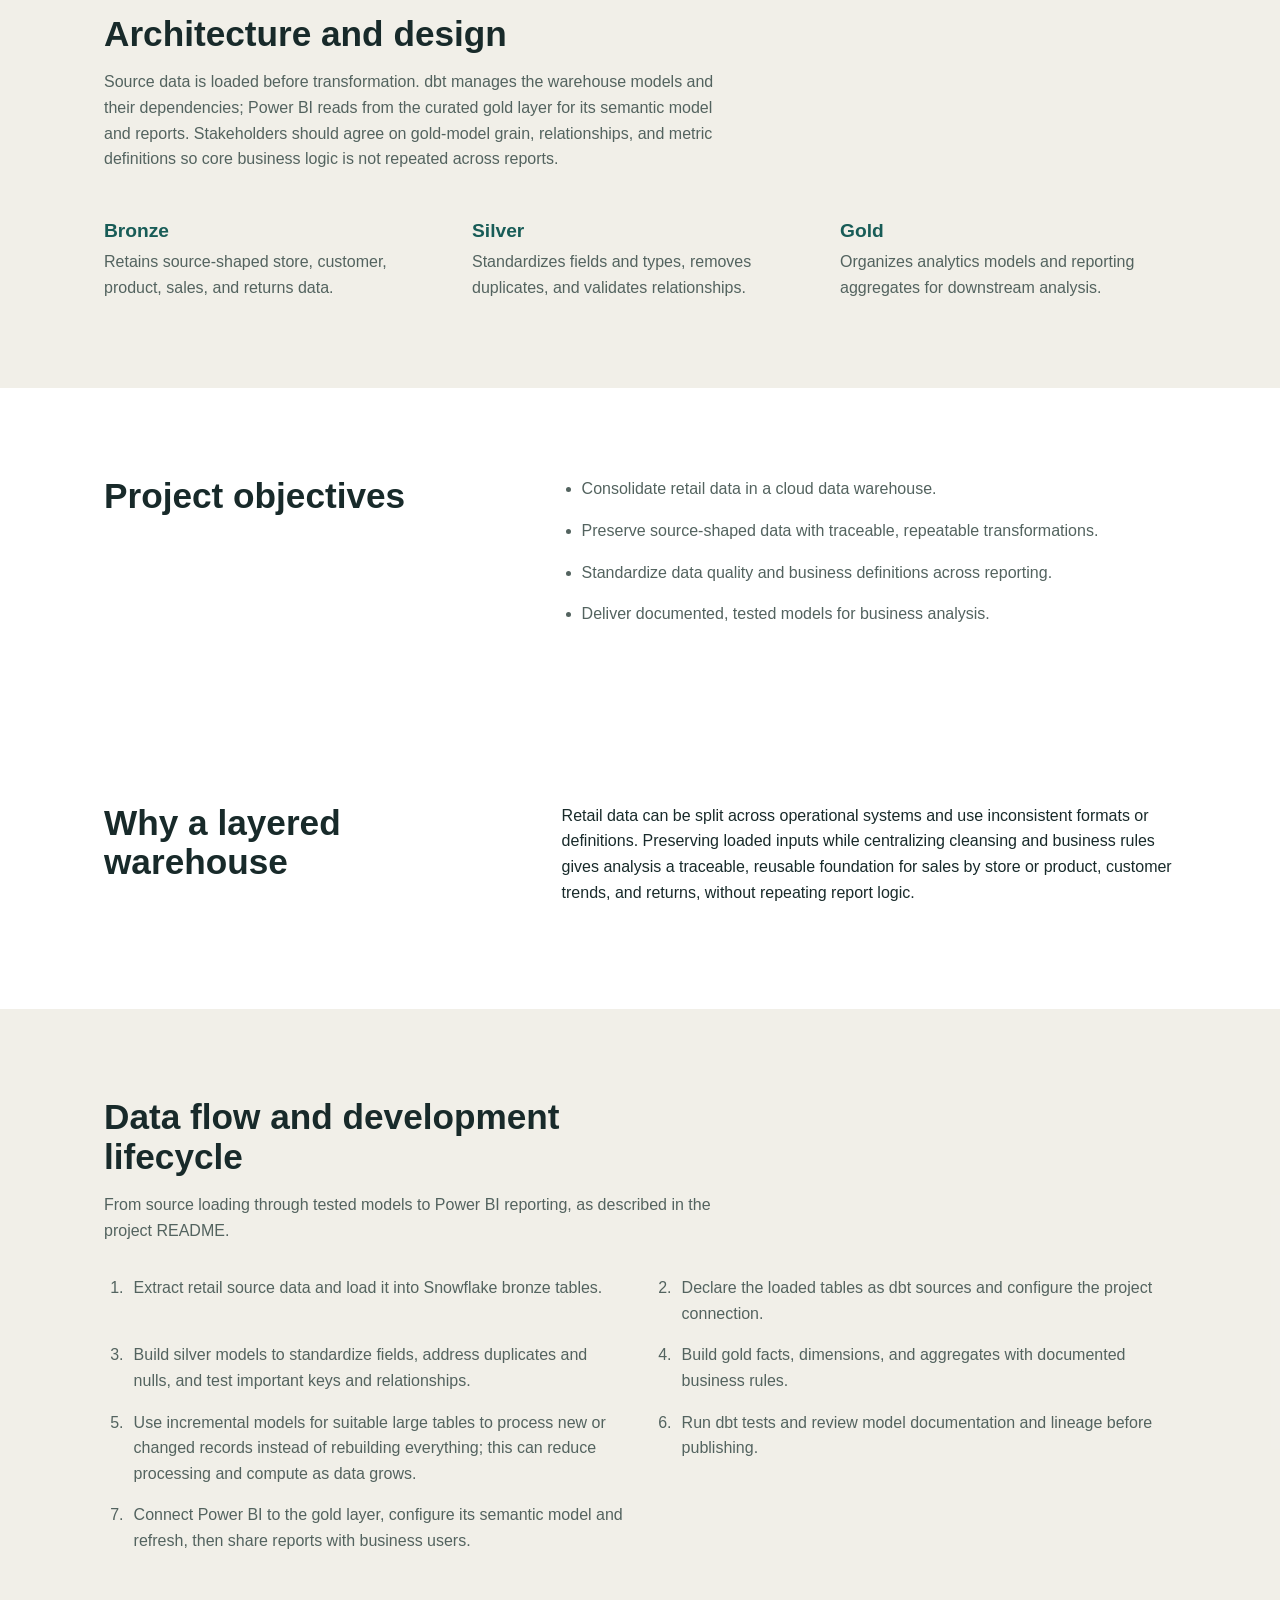
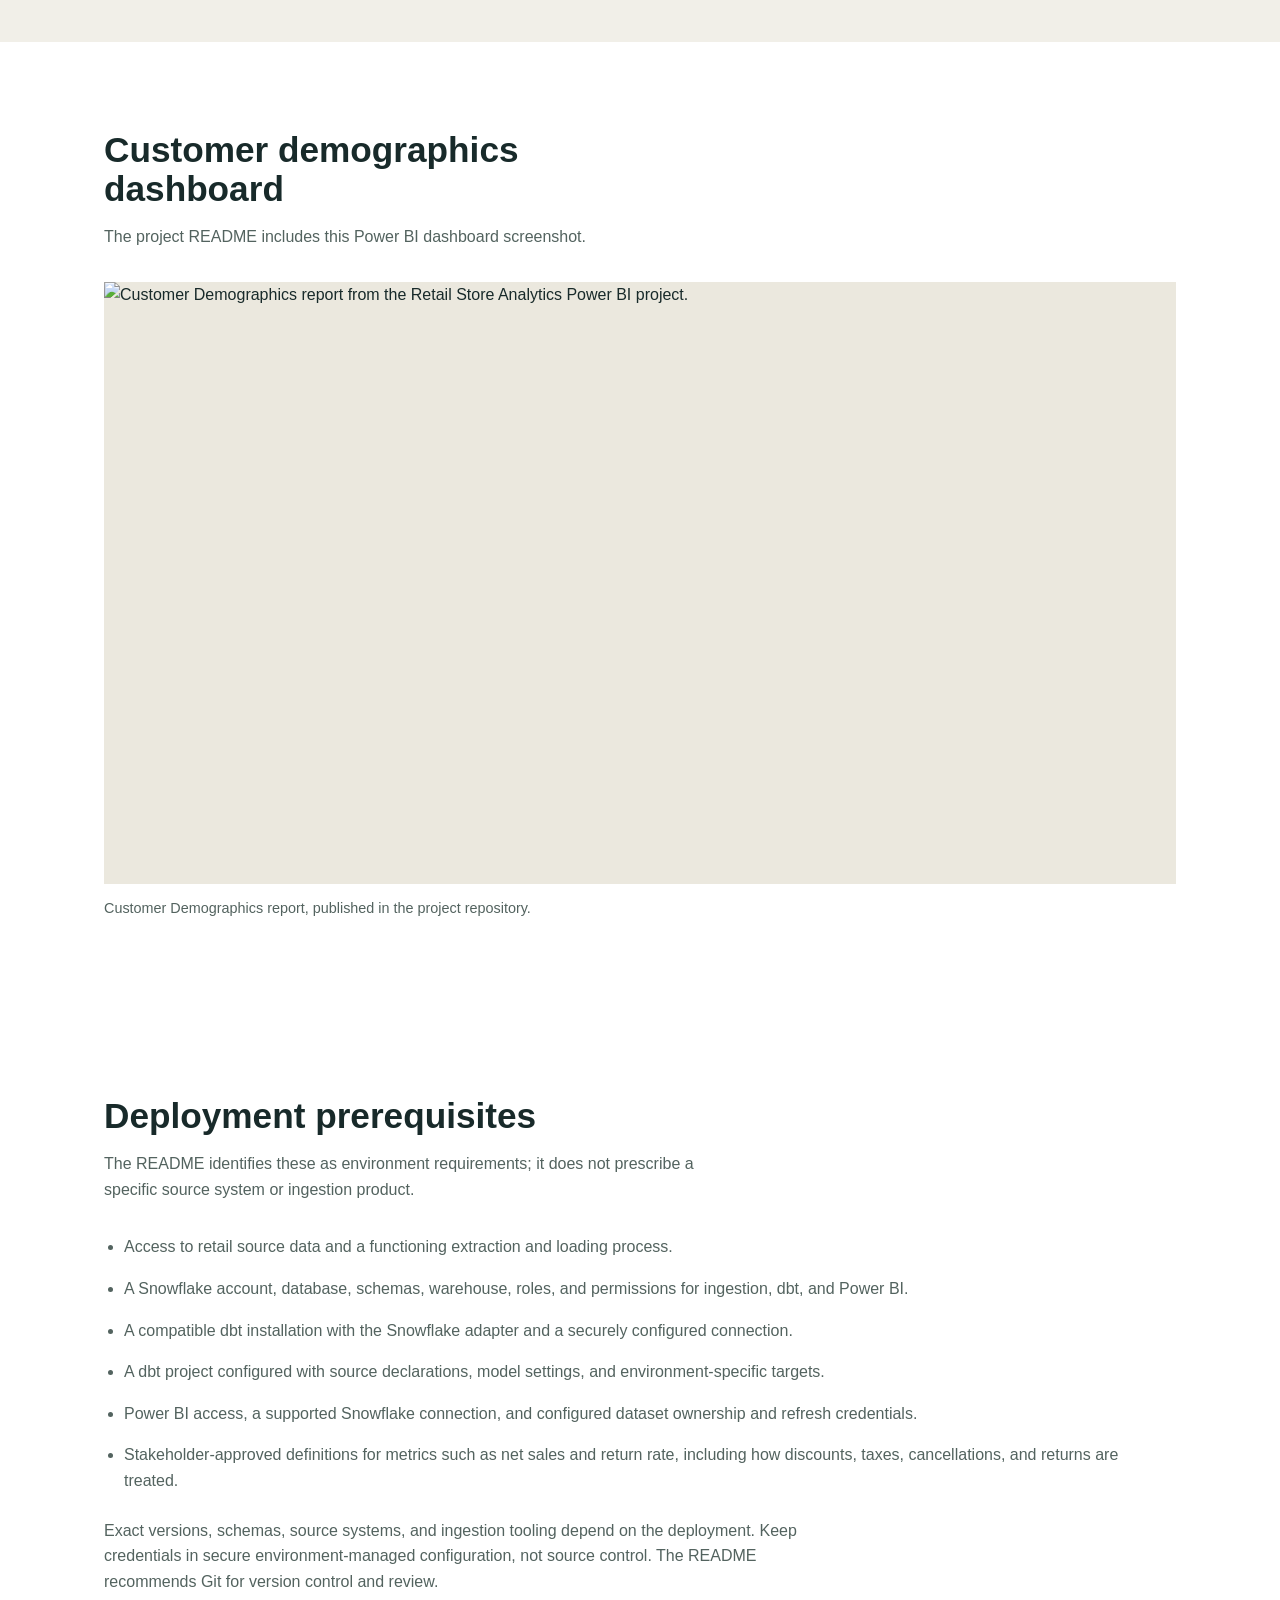
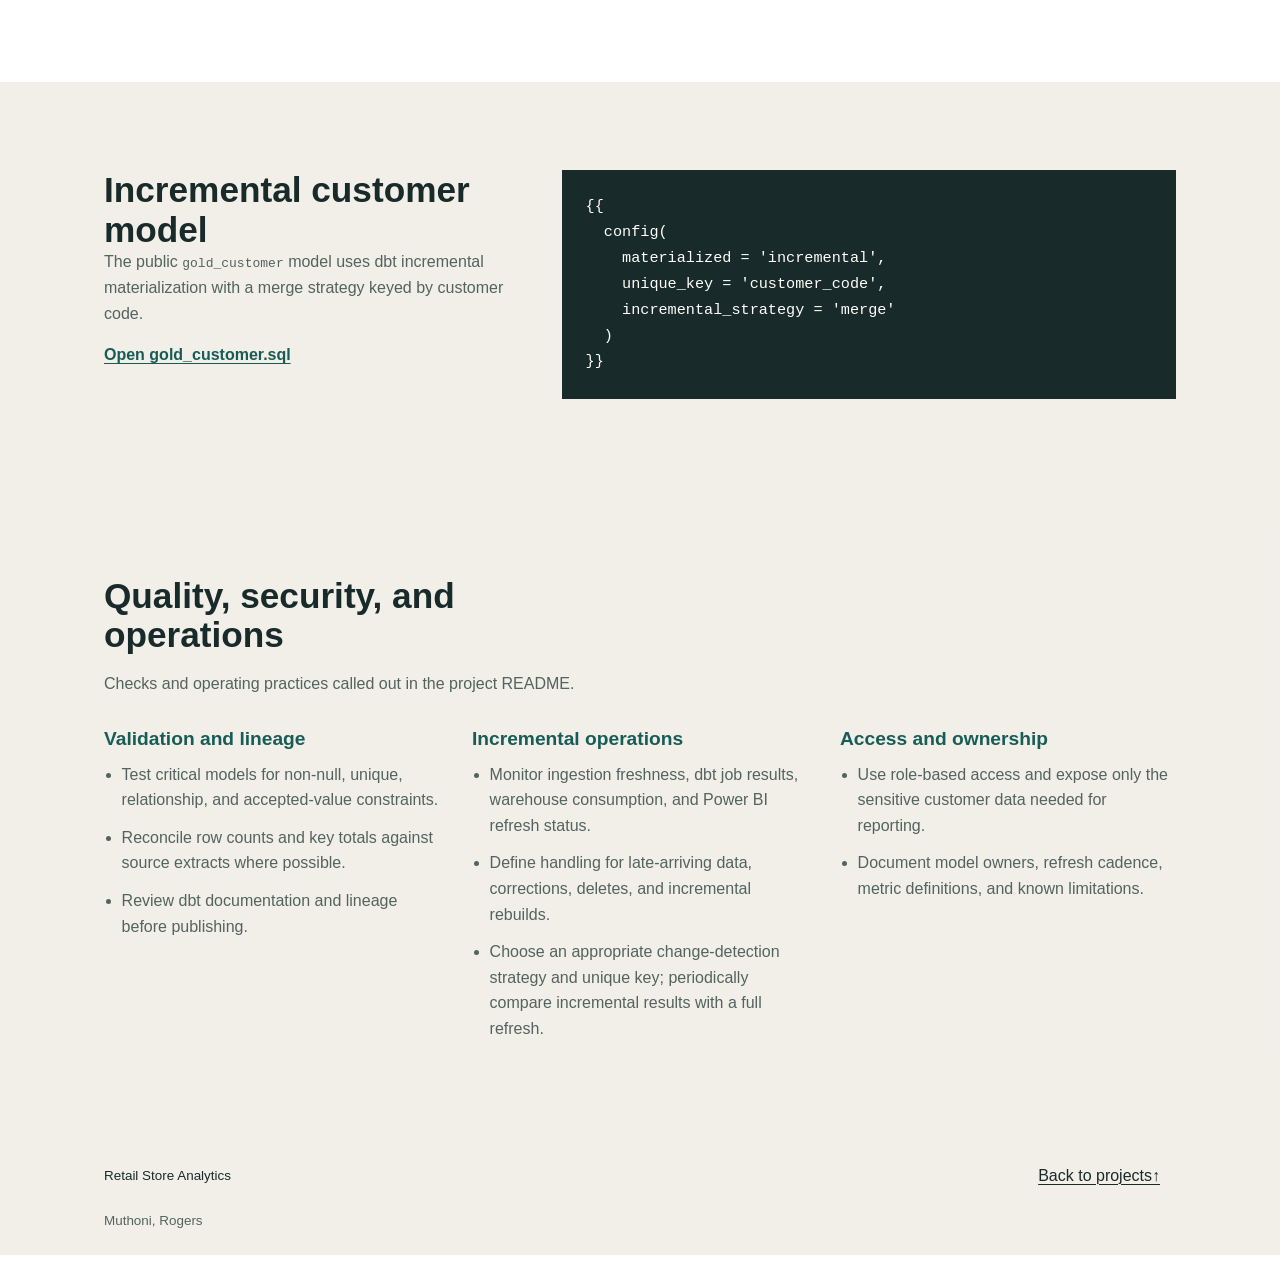
==== commit be40f54d: "minor fix" ====
--- a/retail-store-analytics.html
+++ b/retail-store-analytics.html
@@ -31,6 +31,15 @@
       <article>
       <section class="project-detail-hero section-shell" aria-labelledby="project-title">
         <div class="project-detail-intro">
+          <figure class="project-detail-figure project-detail-cover">
+            <img
+              src="assets/images/Snowflake%20dbt%20Medallion%20Transformation%20Pipeline.png"
+              alt="Retail data flows from source systems into Snowflake bronze, through dbt silver and gold models, and into Power BI."
+              width="1536"
+              height="576"
+            >
+            <figcaption>Retail Store Analytics pipeline: source data, Snowflake medallion layers, and Power BI.</figcaption>
+          </figure>
           <h1 id="project-title">Retail Store Analytics</h1>
           <p class="project-detail-subtitle">dbt, Snowflake &amp; Power BI</p>
           <div class="project-byline">
@@ -83,15 +92,6 @@
               definitions so core business logic is not repeated across reports.
             </p>
           </div>
-          <figure class="project-detail-figure project-architecture-figure">
-            <img
-              src="assets/images/Snowflake%20dbt%20Medallion%20Transformation%20Pipeline.png"
-              alt="Retail data flows from source systems into Snowflake bronze, through dbt silver and gold models, and into Power BI."
-              width="1536"
-              height="576"
-            >
-            <figcaption>Retail Store Analytics pipeline: source data, Snowflake medallion layers, and Power BI.</figcaption>
-          </figure>
           <div class="project-layer-list" aria-label="Warehouse layers">
             <article>
               <h3>Bronze</h3>
--- a/styles.css
+++ b/styles.css
@@ -782,6 +782,42 @@
   font-size: 0.9rem;
 }
 
+.certifications {
+  width: 100%;
+  max-width: none;
+  padding-block: 6rem;
+  background: #fff;
+}
+
+.certifications-inner {
+  width: min(100%, var(--page-width));
+  margin-inline: auto;
+  padding-inline: var(--page-gutter);
+}
+
+.certifications .section-heading {
+  margin-bottom: 2rem;
+}
+
+.certification-item {
+  display: flex;
+  flex-wrap: wrap;
+  align-items: baseline;
+  gap: 0.5rem 1.5rem;
+  max-width: 850px;
+}
+
+.certification-item h3 {
+  margin: 0;
+  font-size: 1.45rem;
+}
+
+.certification-item p {
+  margin: 0;
+  color: var(--muted);
+  font-weight: 600;
+}
+
 .projects {
   padding-top: 7rem;
   padding-bottom: 7rem;
@@ -1539,6 +1575,7 @@
   }
 
   .experience,
+  .certifications,
   .projects,
   .scratch-pad {
     padding-top: 5rem;
@@ -1703,6 +1740,15 @@
 .project-detail-intro {
   width: min(100%, var(--page-width));
   margin-inline: auto;
+}
+
+.project-detail-cover {
+  margin: 0 0 clamp(2rem, 4vw, 3rem);
+}
+
+.project-detail-cover img {
+  width: 100%;
+  height: auto;
 }
 
 .project-detail-hero h1 {
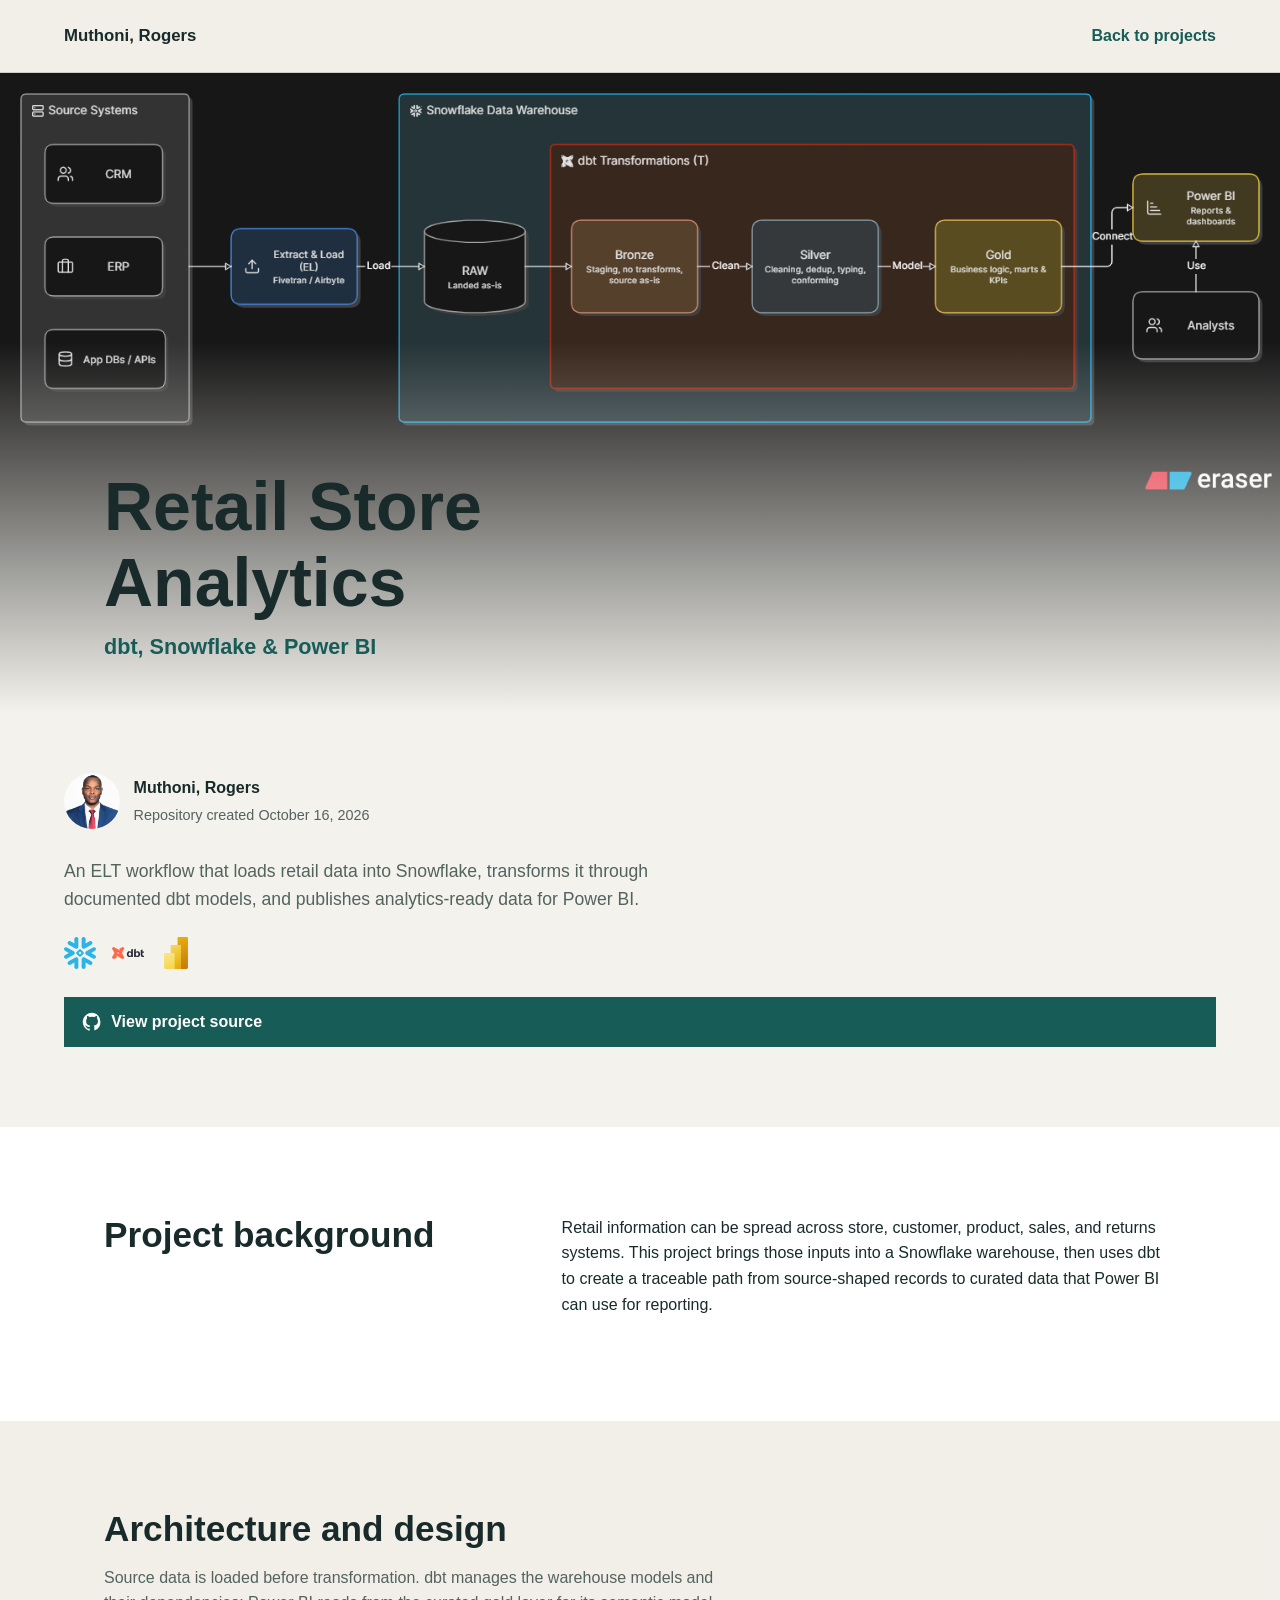
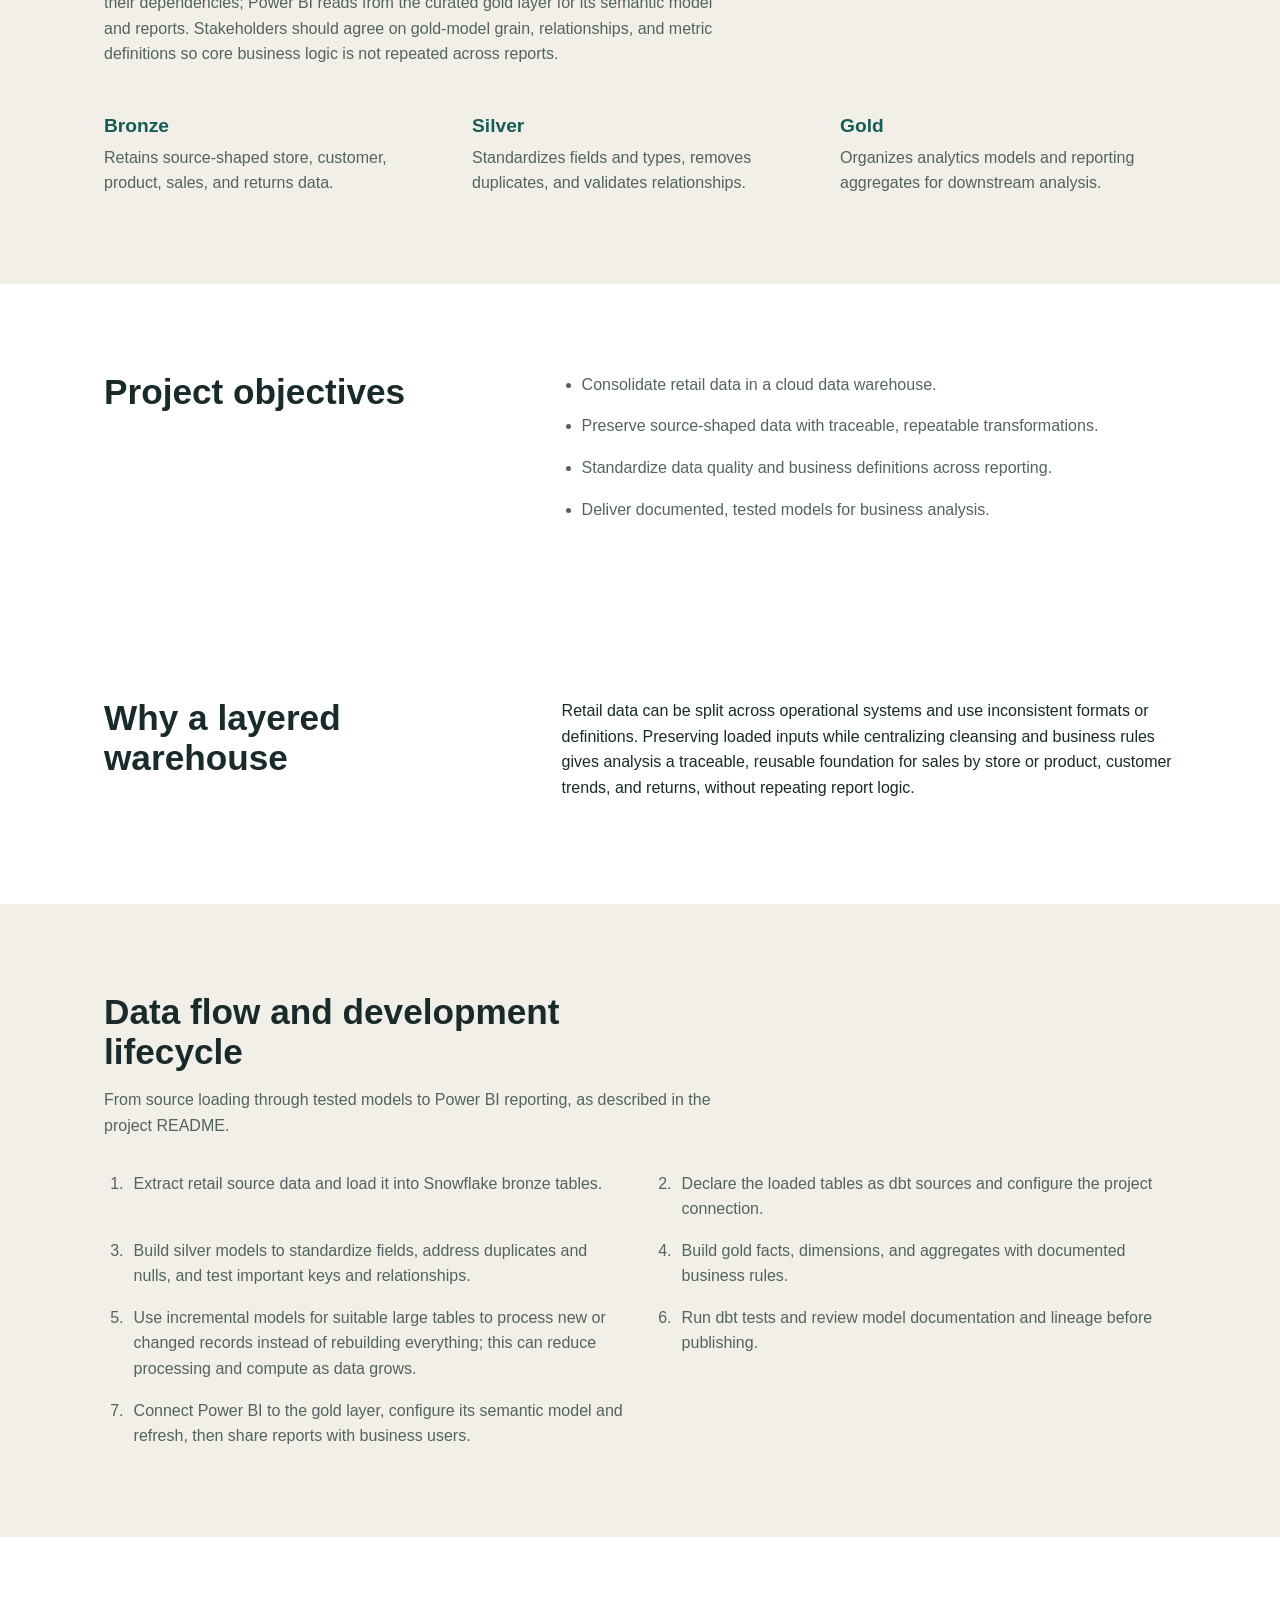
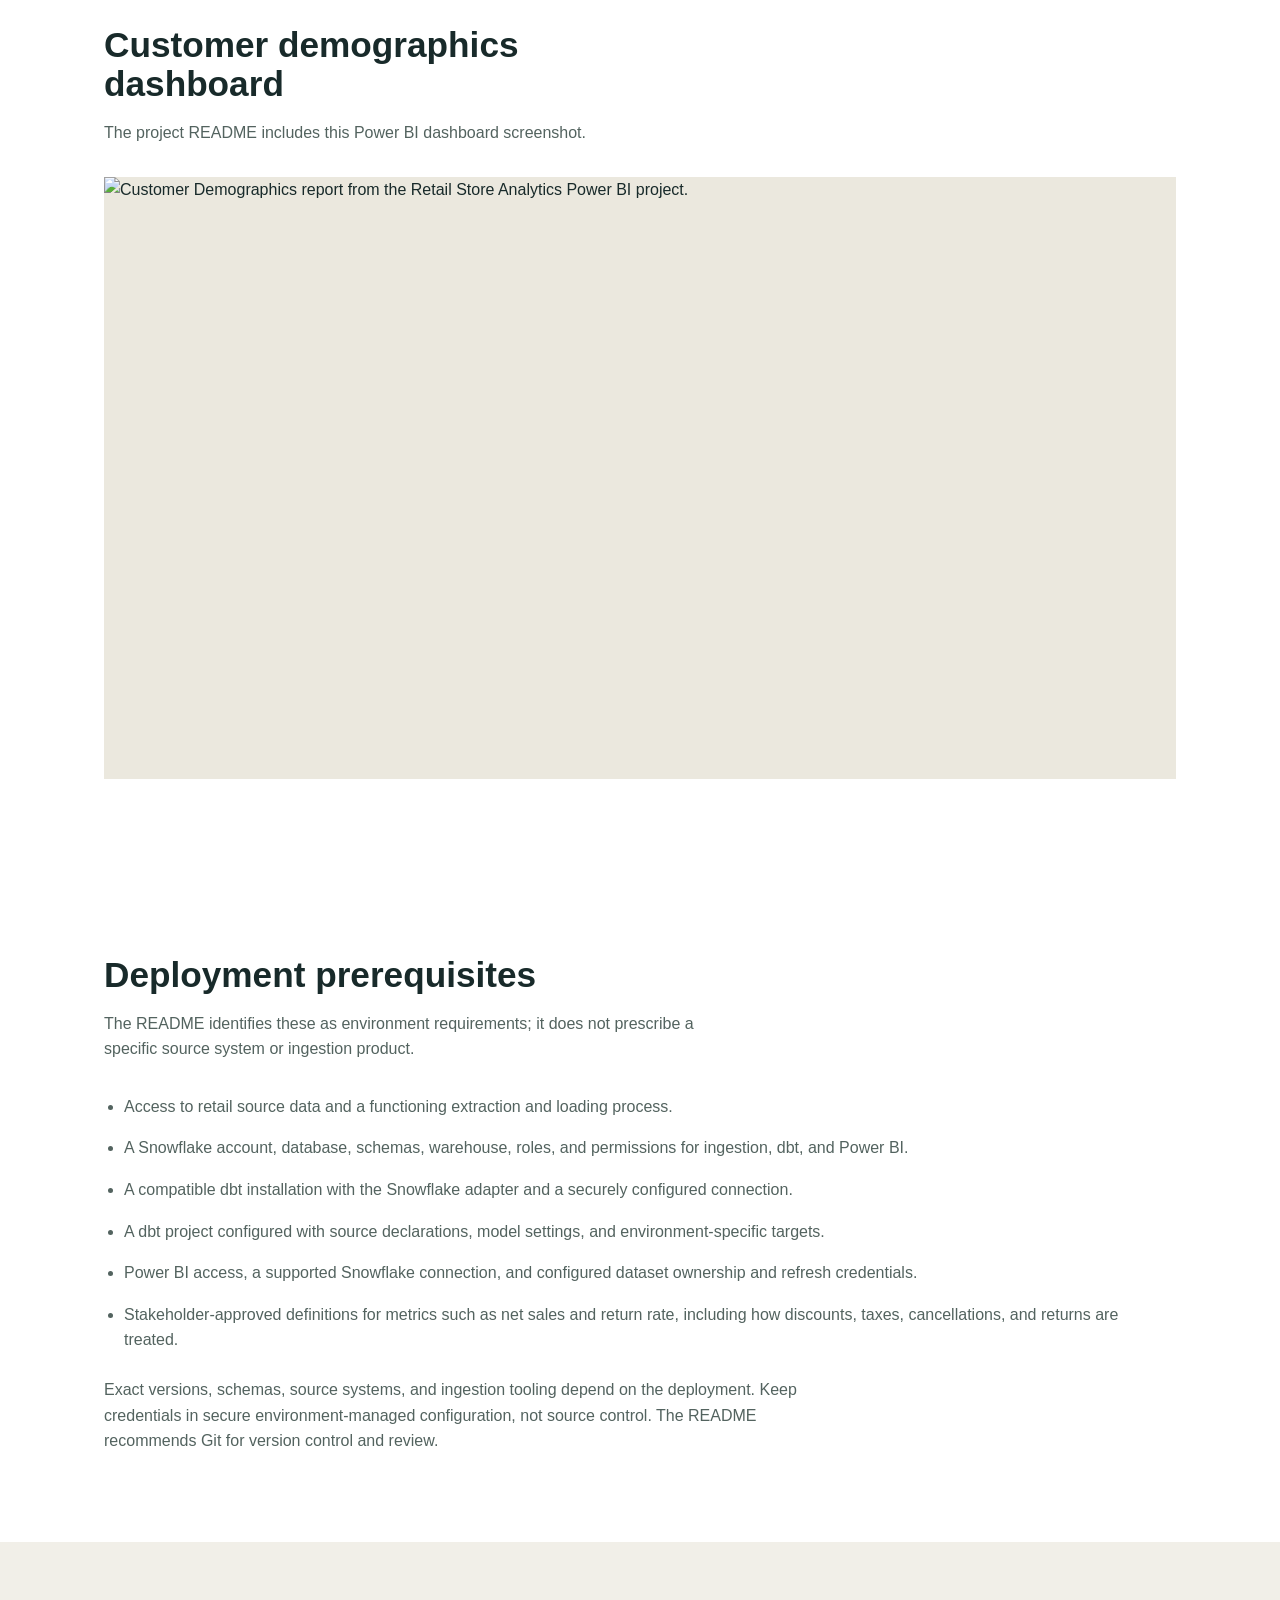
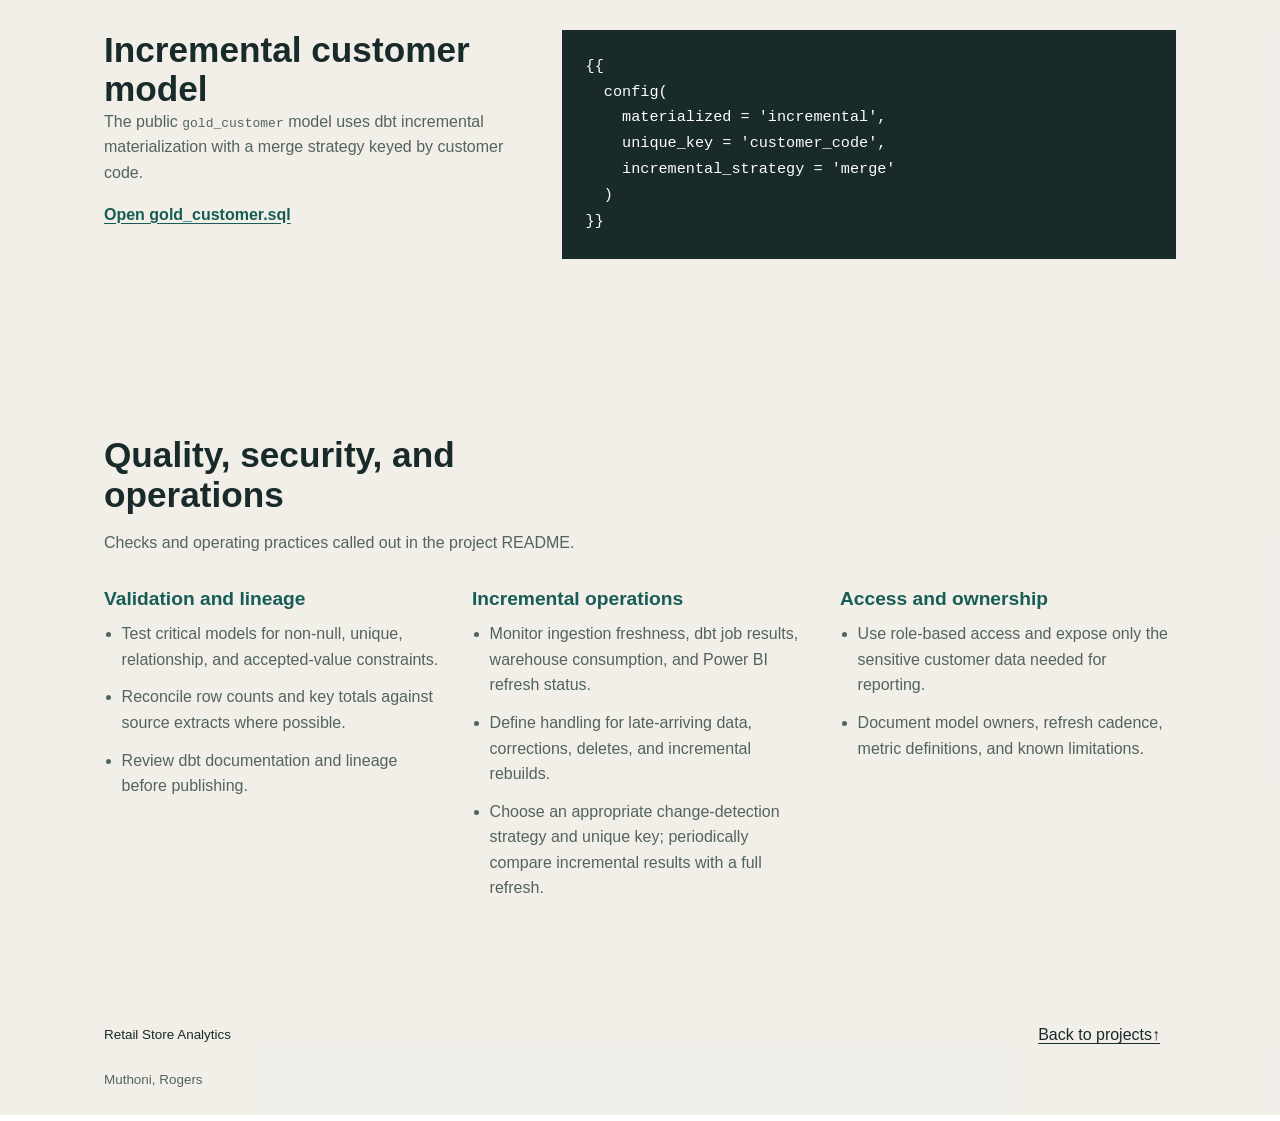
==== commit 0174eb35: "x" ====
--- a/retail-store-analytics.html
+++ b/retail-store-analytics.html
@@ -31,17 +31,18 @@
       <article>
       <section class="project-detail-hero section-shell" aria-labelledby="project-title">
         <div class="project-detail-intro">
-          <figure class="project-detail-figure project-detail-cover">
+          <figure class="project-detail-cover project-detail-cover--retail">
             <img
               src="assets/images/Snowflake%20dbt%20Medallion%20Transformation%20Pipeline.png"
               alt="Retail data flows from source systems into Snowflake bronze, through dbt silver and gold models, and into Power BI."
               width="1536"
               height="576"
             >
-            <figcaption>Retail Store Analytics pipeline: source data, Snowflake medallion layers, and Power BI.</figcaption>
+            <div class="project-detail-cover-copy">
+              <h1 id="project-title">Retail Store Analytics</h1>
+              <p class="project-detail-subtitle">dbt, Snowflake &amp; Power BI</p>
+            </div>
           </figure>
-          <h1 id="project-title">Retail Store Analytics</h1>
-          <p class="project-detail-subtitle">dbt, Snowflake &amp; Power BI</p>
           <div class="project-byline">
             <img src="assets/images/rogers_photo.jpeg" alt="Muthoni, Rogers" width="56" height="56">
             <p>
@@ -166,7 +167,6 @@
               height="826"
               loading="lazy"
             >
-            <figcaption>Customer Demographics report, published in the project repository.</figcaption>
           </figure>
         </div>
       </section>
--- a/styles.css
+++ b/styles.css
@@ -1733,22 +1733,73 @@
 .project-detail-hero {
   width: 100%;
   max-width: none;
-  padding: 6rem var(--page-gutter) 6.5rem;
-  background: var(--section-background);
+  padding: 0 0 5rem;
+  background: var(--paper);
 }
 
 .project-detail-intro {
+  display: grid;
+  grid-template-columns:
+    minmax(var(--page-gutter), 1fr)
+    minmax(0, var(--page-width))
+    minmax(var(--page-gutter), 1fr);
+  width: 100%;
+  margin-inline: auto;
+}
+
+.project-detail-intro > :not(.project-detail-cover) {
+  grid-column: 2;
+}
+
+.project-detail-cover {
+  position: relative;
+  display: flex;
+  grid-column: 1 / -1;
+  min-height: clamp(24rem, 50vw, 46rem);
+  align-items: flex-end;
+  margin: 0 0 2rem;
+  overflow: hidden;
+  isolation: isolate;
+  background: var(--paper);
+}
+
+.project-detail-cover::after {
+  position: absolute;
+  z-index: 1;
+  inset: 42% 0 0;
+  background: linear-gradient(180deg, transparent, var(--paper));
+  content: "";
+  pointer-events: none;
+}
+
+.project-detail-cover--retail {
+  background: #171a1c;
+}
+
+.project-detail-cover--stock {
+  background: #f8f6f5;
+}
+
+.project-detail-cover img {
+  position: absolute;
+  z-index: 0;
+  inset: 0;
+  width: 100%;
+  height: 100%;
+  object-fit: contain;
+  object-position: center top;
+}
+
+.project-detail-cover-copy {
+  position: relative;
+  z-index: 2;
   width: min(100%, var(--page-width));
   margin-inline: auto;
-}
-
-.project-detail-cover {
-  margin: 0 0 clamp(2rem, 4vw, 3rem);
-}
-
-.project-detail-cover img {
-  width: 100%;
-  height: auto;
+  padding: 2rem var(--page-gutter) 3rem;
+}
+
+.project-detail-cover-copy .project-detail-subtitle {
+  margin-bottom: 0;
 }
 
 .project-detail-hero h1 {
@@ -2071,7 +2122,11 @@
   }
 
   .project-detail-hero {
-    padding-block: 4rem 4.5rem;
+    padding-bottom: 3.5rem;
+  }
+
+  .project-detail-cover {
+    min-height: clamp(20rem, 62vw, 30rem);
   }
 
   .project-detail-hero h1 {
